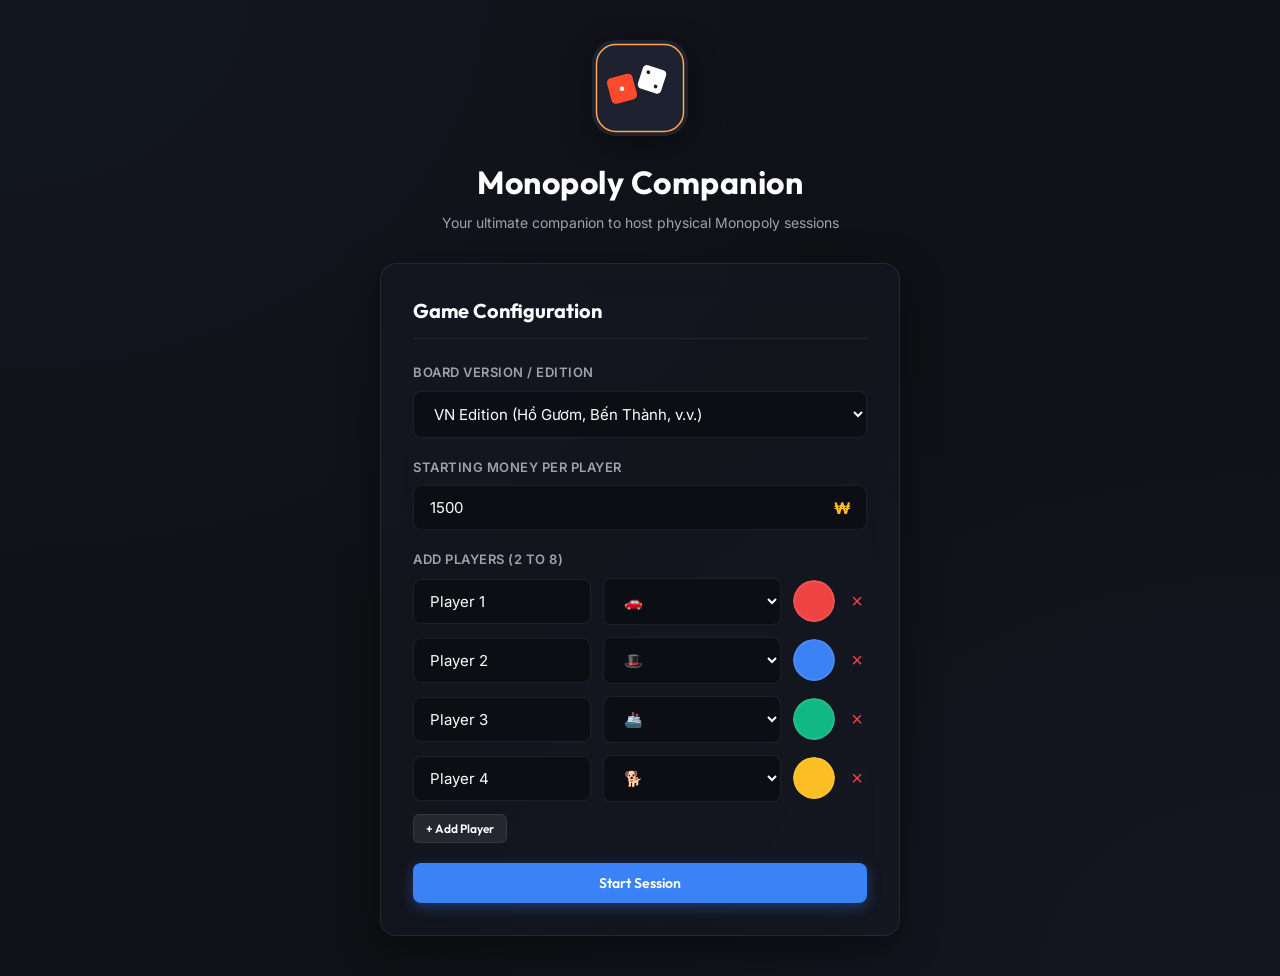
==== index.html @ 433e0e06 "Add VN Sài Gòn and VN Hà Nội editions with localized street mappings" ====
<!DOCTYPE html>
<html lang="en">
<head>
  <meta charset="UTF-8">
  <meta name="viewport" content="width=device-width, initial-scale=1.0">
  <title>Monopoly Game Companion</title>
  
  <!-- SEO Meta Tags -->
  <meta name="description" content="A premium offline-enabled PWA companion web app for hosting physical Monopoly game sessions. Track money, roll dice, manage properties, trade, and auction under international rules.">
  <link rel="manifest" href="manifest.json">
  <link rel="icon" href="icon.svg" type="image/svg+xml">
  <meta name="theme-color" content="#121216">
  
  <!-- iOS support -->
  <link rel="apple-touch-icon" href="icon.svg">
  <meta name="apple-mobile-web-app-capable" content="yes">
  <meta name="apple-mobile-web-app-status-bar-style" content="black-translucent">

  <!-- Google Fonts -->
  <link rel="preconnect" href="https://fonts.googleapis.com">
  <link rel="preconnect" href="https://fonts.gstatic.com" crossorigin>
  <link href="https://fonts.googleapis.com/css2?family=Inter:wght@300;400;500;600;700&family=Outfit:wght@400;500;600;700;900&display=swap" rel="stylesheet">
  
  <!-- CSS Stylesheet -->
  <link rel="stylesheet" href="style.css">
</head>
<body>

  <!-- ==================== SETUP SCREEN ==================== -->
  <div id="setup-screen" class="screen active">
    <div class="setup-container">
      <div class="logo-area">
        <svg class="logo-svg" viewBox="0 0 512 512" width="96" height="96">
          <!-- Mini SVG replica -->
          <rect width="512" height="512" rx="128" fill="#1e2230"/>
          <rect x="24" y="24" width="464" height="464" rx="104" fill="none" stroke="#ffa751" stroke-width="8"/>
          <g transform="translate(160, 260) rotate(-15)">
            <rect x="-70" y="-70" width="140" height="140" rx="24" fill="#ff4b2b"/>
            <circle cx="0" cy="0" r="12" fill="#fff"/>
          </g>
          <g transform="translate(320, 210) rotate(18)">
            <rect x="-65" y="-65" width="130" height="130" rx="22" fill="#fff"/>
            <circle cx="-30" cy="-30" r="10" fill="#222"/>
            <circle cx="30" cy="30" r="10" fill="#222"/>
          </g>
        </svg>
        <h1>Monopoly Companion</h1>
        <p class="subtitle">Your ultimate companion to host physical Monopoly sessions</p>
      </div>

      <div class="setup-card glass">
        <h2>Game Configuration</h2>
        
        <div class="form-group">
          <label for="setup-edition">Board Version / Edition</label>
          <select id="setup-edition" class="form-input">
            <option value="VN" selected>VN Edition (Hồ Gươm, Bến Thành, v.v.)</option>
            <option value="VN_SG">VN Sài Gòn (Đường phố)</option>
            <option value="VN_HN">VN Hà Nội (Đường phố)</option>
            <option value="US">US Edition (Boardwalk, Park Place, v.v.)</option>
            <option value="INT">International Edition (Mayfair, Park Lane, v.v.)</option>
          </select>
        </div>

        <div class="form-group">
          <label for="setup-starting-cash">Starting Money per Player</label>
          <div class="cash-input-wrapper">
            <input type="number" id="setup-starting-cash" class="form-input" value="1500" min="500" max="5000">
            <span class="currency-symbol-display">₩</span>
          </div>
        </div>

        <div class="form-group">
          <label>Add Players (2 to 8)</label>
          <div id="player-inputs-list">
            <!-- Dynamic player row inputs -->
          </div>
          <button type="button" id="btn-add-player-input" class="btn btn-secondary btn-sm">+ Add Player</button>
        </div>

        <button type="button" id="btn-start-game" class="btn btn-primary btn-block">Start Session</button>
      </div>
    </div>
  </div>

  <!-- ==================== GAME DASHBOARD ==================== -->
  <div id="game-screen" class="screen">
    <header class="app-header">
      <div class="header-logo">
        <span class="logo-emoji">🎲</span>
        <div>
          <span class="app-title">MONOPOLY HOST</span>
          <span id="active-edition-badge" class="badge">VN Edition</span>
        </div>
      </div>
      <div class="header-actions">
        <button id="btn-show-test-suite" class="btn btn-secondary btn-sm" onclick="window.open('test.html', '_blank')">Run Test Suite</button>
        <button id="btn-new-game" class="btn btn-danger btn-sm">New Session</button>
      </div>
    </header>

    <div class="dashboard-grid">
      <!-- COLUMN 1: PLAYERS & BANK (Left / Main) -->
      <div class="dash-column col-main">
        
        <!-- TURN CONTROLLER & DICE AREA -->
        <section class="game-control-card glass">
          <div class="turn-indicator">
            <span class="label">Current Turn:</span>
            <div class="player-token-display">
              <span id="current-player-avatar" class="avatar-emoji">🚗</span>
              <span id="current-player-name" class="name">Player Name</span>
            </div>
          </div>

          <div class="control-actions">
            <!-- Dice Roller -->
            <div class="dice-roller-container" style="display: flex; flex-direction: column; gap: 8px; align-items: flex-start;">
              <div class="dice-mode-toggle" style="display: flex; gap: 8px; align-items: center; margin-bottom: 2px;">
                <label style="cursor: pointer; font-size: 11px; display: inline-flex; align-items: center; gap: 4px; color: var(--text-dim); user-select: none;">
                  <input type="radio" name="dice-mode" id="dice-mode-digital" value="digital" checked style="accent-color: var(--color-primary);">
                  📱 Digital
                </label>
                <label style="cursor: pointer; font-size: 11px; display: inline-flex; align-items: center; gap: 4px; color: var(--text-dim); user-select: none;">
                  <input type="radio" name="dice-mode" id="dice-mode-manual" value="manual" style="accent-color: var(--color-primary);">
                  🎲 Physical
                </label>
              </div>

              <!-- Digital Box -->
              <div class="dice-box" id="dice-digital-box">
                <div id="die-1" class="die">🎲</div>
                <div id="die-2" class="die">🎲</div>
              </div>

              <!-- Manual Inputs -->
              <div class="manual-dice-box" id="dice-manual-box" style="display: none; align-items: center; gap: 8px; margin-bottom: 2px;">
                <div style="display: flex; flex-direction: column; gap: 2px; align-items: center;">
                  <span style="font-size: 9px; color: var(--text-dim); text-transform: uppercase; font-weight: 600;">Die 1</span>
                  <select id="manual-die-1" class="form-input form-input-sm" style="width: 64px; height: 32px; padding: 2px 6px; text-align: center; font-weight: bold; font-size: 13px;">
                    <option value="1">1 ⚀</option>
                    <option value="2">2 ⚁</option>
                    <option value="3">3 ⚂</option>
                    <option value="4">4 ⚃</option>
                    <option value="5">5 ⚄</option>
                    <option value="6">6 ⚅</option>
                  </select>
                </div>
                <div style="display: flex; flex-direction: column; gap: 2px; align-items: center;">
                  <span style="font-size: 9px; color: var(--text-dim); text-transform: uppercase; font-weight: 600;">Die 2</span>
                  <select id="manual-die-2" class="form-input form-input-sm" style="width: 64px; height: 32px; padding: 2px 6px; text-align: center; font-weight: bold; font-size: 13px;">
                    <option value="1">1 ⚀</option>
                    <option value="2">2 ⚁</option>
                    <option value="3">3 ⚂</option>
                    <option value="4">4 ⚃</option>
                    <option value="5">5 ⚄</option>
                    <option value="6">6 ⚅</option>
                  </select>
                </div>
              </div>

              <button id="btn-roll-dice" class="btn btn-primary" style="width: 100%;">Roll Dice</button>
            </div>

            <!-- Contextual action tools -->
            <div class="context-actions">
              <button id="btn-draw-chance" class="btn btn-warning btn-chance" disabled>Draw Chance</button>
              <button id="btn-draw-chest" class="btn btn-primary btn-chest" disabled>Draw Chest</button>
              <button id="btn-pass-go" class="btn btn-success">Pass GO (+$200)</button>
              <button id="btn-jail-actions" class="btn btn-danger" style="display:none;">Escape Jail</button>
              <button id="btn-next-turn" class="btn btn-accent" disabled>Next Turn</button>
            </div>
          </div>
          <!-- Landed Space Action Alert Panel -->
          <div id="landed-action-alert-panel" class="landed-action-alert" style="display:none;"></div>
        </section>

        <!-- PLAYERS FINANCIAL OVERVIEW -->
        <section class="players-overview-section">
          <h2>Players & Accounts</h2>
          <div id="players-cards-grid" class="players-grid">
            <!-- Dynamic player financial cards -->
          </div>
        </section>

        <!-- PROPERTIES MAP & LIST -->
        <section class="properties-section">
          <div class="properties-header">
            <h2>Board Properties Map</h2>
            <div class="filter-controls">
              <span class="label">Filter:</span>
              <select id="property-group-filter" class="form-input form-input-sm">
                <option value="all">All Properties</option>
                <option value="brown">Brown</option>
                <option value="light-blue">Light Blue</option>
                <option value="magenta">Magenta</option>
                <option value="orange">Orange</option>
                <option value="red">Red</option>
                <option value="yellow">Yellow</option>
                <option value="green">Green</option>
                <option value="dark-blue">Dark Blue</option>
                <option value="railroad">Railroads</option>
                <option value="utility">Utilities</option>
              </select>
              <button id="btn-fullscreen-board" class="btn btn-secondary btn-sm" style="display: inline-flex; align-items: center; gap: 4px;">
                <span>⛶</span> Fullscreen
              </button>
            </div>
          </div>
          
          <div id="properties-board-grid" class="properties-grid">
            <!-- Dynamic property deed cards -->
          </div>
        </section>
      </div>

      <!-- COLUMN 2: TRANS & LEDGER (Right Sidebar) -->
      <aside class="dash-column col-sidebar">
        <!-- QUICK TRANSACTION WIDGET -->
        <section class="sidebar-section glass">
          <h3>Quick Money Transfer</h3>
          <form id="quick-trans-form" class="sidebar-form">
            <div class="form-row">
              <div class="form-group half">
                <label for="trans-from">From</label>
                <select id="trans-from" class="form-input">
                  <option value="bank">Bank</option>
                  <!-- Player options -->
                </select>
              </div>
              <div class="form-group half">
                <label for="trans-to">To</label>
                <select id="trans-to" class="form-input">
                  <!-- Player options -->
                  <option value="bank">Bank</option>
                </select>
              </div>
            </div>
            
            <div class="form-row">
              <div class="form-group half">
                <label for="trans-amount">Amount</label>
                <input type="number" id="trans-amount" class="form-input" placeholder="0" min="1">
              </div>
              <div class="form-group half">
                <label for="trans-type">Reason</label>
                <select id="trans-type" class="form-input">
                  <option value="TRANSFER">Transfer</option>
                  <option value="PAY_RENT">Pay Rent</option>
                  <option value="PAY_TAX">Pay Tax</option>
                  <option value="CARD_EFFECT">Card Effect</option>
                  <option value="JAIL_FINE">Jail Fine</option>
                  <option value="OTHER">Other</option>
                </select>
              </div>
            </div>

            <button type="submit" class="btn btn-secondary btn-block">Execute Transaction</button>
          </form>
        </section>

        <!-- LEDGER / HISTORY LOGS -->
        <section class="sidebar-section ledger-section glass">
          <div class="ledger-header">
            <h3>Ledger History</h3>
            <button id="btn-undo-ledger" class="btn btn-danger btn-sm" disabled>↩ Undo</button>
          </div>
          <div id="ledger-history-logs" class="ledger-logs">
            <!-- Dynamic chronological logs -->
          </div>
        </section>
      </aside>
    </div>
  </div>

  <!-- ==================== DIALOGS & MODAL OVERLAYS ==================== -->

  <!-- PROPERTY DETAILS MODAL -->
  <div id="modal-property-detail" class="modal-overlay">
    <div class="modal-content property-deed-modal">
      <span class="close-modal">&times;</span>
      
      <!-- Title Deed header -->
      <div id="deed-header" class="deed-header">
        <span class="deed-title-label">TITLE DEED</span>
        <h3 id="deed-name">Nguyễn Huệ</h3>
      </div>
      
      <div class="deed-body">
        <div class="deed-info-row">
          <span>Cost:</span>
          <strong id="deed-cost">₩400</strong>
        </div>
        <div class="deed-info-row">
          <span>Mortgage Value:</span>
          <strong id="deed-mortgage-val">₩200</strong>
        </div>
        
        <div id="deed-rent-structure" class="deed-rents">
          <!-- Rent tables populated dynamically -->
        </div>

        <div id="deed-owner-status" class="deed-owner-box">
          <!-- Ownership indicator -->
        </div>
      </div>

      <div id="deed-actions" class="modal-actions">
        <!-- Interactive buttons populated dynamically -->
      </div>
    </div>
  </div>

  <!-- TRADE PORTAL MODAL -->
  <div id="modal-trade-portal" class="modal-overlay">
    <div class="modal-content glass trade-modal-content">
      <span class="close-modal">&times;</span>
      <h2>Interactive Trade Portal</h2>
      
      <div class="trade-grid">
        <!-- Player 1 Offer -->
        <div class="trade-side" id="trade-side-1">
          <select id="trade-player-1" class="form-input trade-player-select">
            <!-- Player list -->
          </select>
          <div class="trade-cash-group">
            <label>Offer Cash</label>
            <input type="number" id="trade-cash-1" class="form-input" value="0" min="0">
          </div>
          <div class="trade-properties-list">
            <h4>Offer Properties</h4>
            <div id="trade-props-checkbox-1" class="props-checkbox-container">
              <!-- Properties list with checkboxes -->
            </div>
          </div>
        </div>

        <div class="trade-divider">↔</div>

        <!-- Player 2 Offer -->
        <div class="trade-side" id="trade-side-2">
          <select id="trade-player-2" class="form-input trade-player-select">
            <!-- Player list -->
          </select>
          <div class="trade-cash-group">
            <label>Offer Cash</label>
            <input type="number" id="trade-cash-2" class="form-input" value="0" min="0">
          </div>
          <div class="trade-properties-list">
            <h4>Offer Properties</h4>
            <div id="trade-props-checkbox-2" class="props-checkbox-container">
              <!-- Properties list with checkboxes -->
            </div>
          </div>
        </div>
      </div>

      <div class="modal-footer">
        <button id="btn-submit-trade" class="btn btn-primary">Complete Trade</button>
      </div>
    </div>
  </div>

  <!-- AUCTION MODAL -->
  <div id="modal-auction" class="modal-overlay">
    <div class="modal-content glass compact-modal">
      <h2>Property Auction</h2>
      <p id="auction-property-desc">Auctioning Boardwalk</p>
      
      <div class="form-group">
        <label for="auction-winner">Winning Bidder</label>
        <select id="auction-winner" class="form-input">
          <!-- Player list -->
        </select>
      </div>

      <div class="form-group">
        <label for="auction-amount">Winning Bid Amount</label>
        <input type="number" id="auction-amount" class="form-input" value="0" min="1">
      </div>

      <div class="modal-actions-horizontal">
        <button id="btn-cancel-auction" class="btn btn-secondary">Cancel</button>
        <button id="btn-confirm-auction" class="btn btn-primary">Confirm Bid</button>
      </div>
    </div>
  </div>

  <!-- CARD DRAWER MODAL -->
  <div id="modal-card-draw" class="modal-overlay">
    <div class="modal-content card-draw-modal-content">
      <!-- Card frame with flip animation -->
      <div class="card-flipper-container">
        <div id="card-flipper-element" class="card-flipper">
          <!-- Card Front -->
          <div id="card-front-type" class="card-face card-front-chance">
            <div class="card-logo">?</div>
            <div class="card-type-label">CHANCE</div>
          </div>
          <!-- Card Back (reveals message) -->
          <div id="card-back-type" class="card-face card-back">
            <div class="card-badge" id="drawn-card-badge">CHANCE</div>
            <h3 id="drawn-card-title">Card Title</h3>
            <p id="drawn-card-desc">Card action details are written here.</p>
            <button id="btn-close-card-modal" class="btn btn-accent">Apply Effect</button>
          </div>
        </div>
      </div>
    </div>
  </div>

  <!-- ESCAPE JAIL OPTIONS MODAL -->
  <div id="modal-jail-escape" class="modal-overlay">
    <div class="modal-content glass compact-modal">
      <span class="close-modal">&times;</span>
      <h2>Escape from Jail</h2>
      <p>Choose your method to escape. Rolling doubles can be attempted via the board roller directly.</p>
      
      <div class="jail-escape-options">
        <button id="btn-jail-pay-fine" class="btn btn-secondary btn-block">Pay Fine (₩50)</button>
        <button id="btn-jail-use-card" class="btn btn-secondary btn-block" disabled>Use Get Out of Jail Free Card</button>
      </div>
    </div>
  </div>

  <!-- BANKRUPTCY RESOLUTION MODAL -->
  <div id="modal-bankruptcy" class="modal-overlay">
    <div class="modal-content glass compact-modal">
      <h2>Bankruptcy Resolution</h2>
      <p id="bankruptcy-player-desc">Player has declared bankruptcy.</p>
      
      <div class="form-group">
        <label for="bankruptcy-creditor">Claim Creditor</label>
        <select id="bankruptcy-creditor" class="form-input">
          <option value="bank">The Bank</option>
          <!-- Other players -->
        </select>
      </div>

      <div class="modal-actions-horizontal">
        <button id="btn-confirm-bankruptcy" class="btn btn-danger">Confirm Bankruptcy</button>
      </div>
    </div>
  </div>

  <!-- Core JavaScript & UI Binding scripts -->
  <script src="monopoly.js"></script>
  <script>
    // ─── AUDIO EFFECTS GENERATOR (Web Audio API) ──────────────────────────────
    const AudioEffects = (() => {
      let audioCtx = null;

      function init() {
        if (!audioCtx) {
          audioCtx = new (window.AudioContext || window.webkitAudioContext)();
        }
        if (audioCtx && audioCtx.state === 'suspended') {
          audioCtx.resume();
        }
      }

      function playDiceRoll() {
        init();
        if (!audioCtx) return;
        
        const now = audioCtx.currentTime;
        for (let i = 0; i < 6; i++) {
          const time = now + i * 0.08;
          const osc = audioCtx.createOscillator();
          const gain = audioCtx.createGain();
          
          osc.type = 'triangle';
          osc.frequency.setValueAtTime(120 + Math.random() * 180, time);
          osc.frequency.exponentialRampToValueAtTime(10, time + 0.05);
          
          gain.gain.setValueAtTime(0.25, time);
          gain.gain.exponentialRampToValueAtTime(0.01, time + 0.05);
          
          osc.connect(gain);
          gain.connect(audioCtx.destination);
          
          osc.start(time);
          osc.stop(time + 0.06);
        }
      }

      function playBuy() {
        init();
        if (!audioCtx) return;
        
        const now = audioCtx.currentTime;
        const notes = [261.63, 329.63, 392.00, 523.25]; // C4, E4, G4, C5 (happy major chord)
        notes.forEach((freq, index) => {
          const time = now + index * 0.08;
          const osc = audioCtx.createOscillator();
          const gain = audioCtx.createGain();
          
          osc.type = 'sine';
          osc.frequency.setValueAtTime(freq, time);
          
          gain.gain.setValueAtTime(0.12, time);
          gain.gain.exponentialRampToValueAtTime(0.01, time + 0.15);
          
          osc.connect(gain);
          gain.connect(audioCtx.destination);
          
          osc.start(time);
          osc.stop(time + 0.18);
        });
      }

      function playDrawCard() {
        init();
        if (!audioCtx) return;
        
        const now = audioCtx.currentTime;
        const osc = audioCtx.createOscillator();
        const gain = audioCtx.createGain();
        
        osc.type = 'sine';
        osc.frequency.setValueAtTime(250, now);
        osc.frequency.exponentialRampToValueAtTime(750, now + 0.3);
        
        gain.gain.setValueAtTime(0.08, now);
        gain.gain.exponentialRampToValueAtTime(0.01, now + 0.3);
        
        osc.connect(gain);
        gain.connect(audioCtx.destination);
        
        osc.start(now);
        osc.stop(now + 0.35);
      }

      function playPay() {
        init();
        if (!audioCtx) return;
        
        const now = audioCtx.currentTime;
        const notes = [392.00, 311.13, 261.63]; // G4, Eb4, C4 (descending chord)
        notes.forEach((freq, index) => {
          const time = now + index * 0.1;
          const osc = audioCtx.createOscillator();
          const gain = audioCtx.createGain();
          
          osc.type = 'triangle';
          osc.frequency.setValueAtTime(freq, time);
          
          gain.gain.setValueAtTime(0.12, time);
          gain.gain.exponentialRampToValueAtTime(0.01, time + 0.18);
          
          osc.connect(gain);
          gain.connect(audioCtx.destination);
          
          osc.start(time);
          osc.stop(time + 0.22);
        });
      }

      function playError() {
        init();
        if (!audioCtx) return;
        
        const now = audioCtx.currentTime;
        [160, 160].forEach((freq, index) => {
          const time = now + index * 0.12;
          const osc = audioCtx.createOscillator();
          const gain = audioCtx.createGain();
          
          osc.type = 'sawtooth';
          osc.frequency.setValueAtTime(freq, time);
          
          gain.gain.setValueAtTime(0.08, time);
          gain.gain.exponentialRampToValueAtTime(0.01, time + 0.1);
          
          osc.connect(gain);
          gain.connect(audioCtx.destination);
          
          osc.start(time);
          osc.stop(time + 0.12);
        });
      }

      return {
        playDiceRoll,
        playBuy,
        playDrawCard,
        playPay,
        playError
      };
    })();

    // ─── UI STATE VARIABLES ───────────────────────────────────────────────────
    const DEFAULT_TOKENS = ["🚗", "🎩", "🚢", "🐕", "🦖", "🐱", "✈️", "🐎"];
    const DEFAULT_COLORS = ["#ef4444", "#3b82f6", "#10b981", "#fbbf24", "#a855f7", "#ec4899", "#14b8a6", "#f97316"];
    
    let setupPlayerCount = 4;
    let selectedPropertyId = null;

    // DOM Elements Cache
    const elSetupScreen = document.getElementById("setup-screen");
    const elGameScreen = document.getElementById("game-screen");
    const elPlayerInputsList = document.getElementById("player-inputs-list");
    const elBtnAddPlayerInput = document.getElementById("btn-add-player-input");
    const elBtnStartGame = document.getElementById("btn-start-game");
    const elSetupEdition = document.getElementById("setup-edition");
    const elSetupStartingCash = document.getElementById("setup-starting-cash");

    const elCurrentPlayerAvatar = document.getElementById("current-player-avatar");
    const elCurrentPlayerName = document.getElementById("current-player-name");
    const elBtnRollDice = document.getElementById("btn-roll-dice");
    const elBtnDrawChance = document.getElementById("btn-draw-chance");
    const elBtnDrawChest = document.getElementById("btn-draw-chest");
    const elBtnPassGo = document.getElementById("btn-pass-go");
    const elBtnJailActions = document.getElementById("btn-jail-actions");
    const elBtnNextTurn = document.getElementById("btn-next-turn");

    const elDie1 = document.getElementById("die-1");
    const elDie2 = document.getElementById("die-2");

    const elPlayersCardsGrid = document.getElementById("players-cards-grid");
    const elPropertiesBoardGrid = document.getElementById("properties-board-grid");
    const elPropertyGroupFilter = document.getElementById("property-group-filter");
    const elBtnFullscreenBoard = document.getElementById("btn-fullscreen-board");
    const elActiveEditionBadge = document.getElementById("active-edition-badge");

    const elQuickTransForm = document.getElementById("quick-trans-form");
    const elTransFrom = document.getElementById("trans-from");
    const elTransTo = document.getElementById("trans-to");
    const elTransAmount = document.getElementById("trans-amount");
    const elTransType = document.getElementById("trans-type");

    const elLedgerLogs = document.getElementById("ledger-history-logs");
    const elBtnUndoLedger = document.getElementById("btn-undo-ledger");
    const elBtnNewGame = document.getElementById("btn-new-game");

    // Modals
    const elModalProperty = document.getElementById("modal-property-detail");
    const elModalTrade = document.getElementById("modal-trade-portal");
    const elModalAuction = document.getElementById("modal-auction");
    const elModalCardDraw = document.getElementById("modal-card-draw");
    const elModalJailEscape = document.getElementById("modal-jail-escape");
    const elModalBankruptcy = document.getElementById("modal-bankruptcy");

    // ─── SETUP HANDLERS ───────────────────────────────────────────────────────
    function renderSetupPlayers() {
      elPlayerInputsList.innerHTML = "";
      for (let i = 0; i < setupPlayerCount; i++) {
        const row = document.createElement("div");
        row.className = "player-setup-row";
        row.innerHTML = `
          <input type="text" class="form-input player-setup-name" value="Player ${i + 1}" placeholder="Player Name" required>
          <select class="form-input player-setup-token" style="width: 70px;">
            ${DEFAULT_TOKENS.map((t, idx) => `<option value="${t}" ${idx === i % DEFAULT_TOKENS.length ? 'selected' : ''}>${t}</option>`).join("")}
          </select>
          <input type="color" class="color-picker-input player-setup-color" value="${DEFAULT_COLORS[i % DEFAULT_COLORS.length]}">
          ${setupPlayerCount > 2 ? `<button type="button" class="btn-remove-row" onclick="removeSetupPlayerRow(${i})">&times;</button>` : ''}
        `;
        elPlayerInputsList.appendChild(row);
      }
    }

    window.removeSetupPlayerRow = function(index) {
      if (setupPlayerCount > 2) {
        setupPlayerCount--;
        renderSetupPlayers();
      }
    };

    elBtnAddPlayerInput.addEventListener("click", () => {
      if (setupPlayerCount < 8) {
        setupPlayerCount++;
        renderSetupPlayers();
      } else {
        alert("Maximum 8 players allowed.");
      }
    });

    elBtnStartGame.addEventListener("click", () => {
      const names = document.querySelectorAll(".player-setup-name");
      const tokens = document.querySelectorAll(".player-setup-token");
      const colors = document.querySelectorAll(".player-setup-color");
      
      const playerList = [];
      for (let i = 0; i < setupPlayerCount; i++) {
        playerList.push({
          name: names[i].value.trim() || `Player ${i + 1}`,
          token: tokens[i].value,
          color: colors[i].value
        });
      }

      const edition = elSetupEdition.value;
      const startCash = parseInt(elSetupStartingCash.value) || 1500;

      Monopoly.initGame(playerList, edition, startCash);
      switchToDashboard();
    });

    // ─── DASHBOARD NAVIGATION ─────────────────────────────────────────────────
    function switchToDashboard() {
      elSetupScreen.classList.remove("active");
      elGameScreen.classList.add("active");
      renderAll();
    }

    function switchToSetup() {
      elGameScreen.classList.remove("active");
      elSetupScreen.classList.add("active");
      renderSetupPlayers();
    }

    // ─── CORE RENDERING ENGINE ────────────────────────────────────────────────
    function renderAll() {
      const state = Monopoly.getState();
      const currentEdition = Monopoly.EDITIONS[state.edition];

      // Update edition badge
      elActiveEditionBadge.innerText = currentEdition.name;
      document.querySelectorAll(".currency-symbol-display").forEach(el => {
        el.innerText = currentEdition.currency;
      });

      renderTurnController(state);
      renderPlayersList(state, currentEdition);
      renderPropertiesGrid(state);
      populateTransactionDropdowns(state);
      renderLedgerHistory(state);
    }

    function renderTurnController(state) {
      const activePlayer = state.players[state.currentPlayerIndex];
      elCurrentPlayerAvatar.innerText = activePlayer.token;
      elCurrentPlayerName.innerText = activePlayer.name;
      elCurrentPlayerName.style.color = activePlayer.color;

      // Dice face updates
      const diceFaces = ["⚀", "⚁", "⚂", "⚃", "⚄", "⚅"];
      elDie1.innerText = diceFaces[state.dice.values[0] - 1] || "🎲";
      elDie2.innerText = diceFaces[state.dice.values[1] - 1] || "🎲";

      // Disable state management
      const rolled = state.dice.lastRolled;
      const isDoubles = state.dice.values[0] === state.dice.values[1];

      // Roller enabled if haven't rolled OR rolled doubles and doubles Count is less than 3
      const isRollerDisabled = rolled && !isDoubles;
      elBtnRollDice.disabled = isRollerDisabled;
      document.getElementById("manual-die-1").disabled = isRollerDisabled;
      document.getElementById("manual-die-2").disabled = isRollerDisabled;
      document.getElementById("dice-mode-digital").disabled = isRollerDisabled;
      document.getElementById("dice-mode-manual").disabled = isRollerDisabled;
      elBtnNextTurn.disabled = !rolled || !state.landedActionResolved;

      // Card drawing checkers based on position
      const pos = activePlayer.position;
      const isChance = [7, 22, 36].includes(pos);
      const isChest = [2, 17, 33].includes(pos);

      // Enable card draw buttons only if they landed on them and haven't drawn yet
      elBtnDrawChance.disabled = !isChance || state.landedActionResolved;
      elBtnDrawChest.disabled = !isChest || state.landedActionResolved;

      // Jail action display
      if (activePlayer.inJail) {
        elBtnJailActions.style.display = "inline-flex";
        elBtnJailActions.onclick = () => showJailEscapeModal(activePlayer);
      } else {
        elBtnJailActions.style.display = "none";
      }

      // Landed space alert panel
      const elAlertPanel = document.getElementById("landed-action-alert-panel");
      if (rolled && !state.landedActionResolved) {
        const prop = state.properties.find(pr => pr.id === pos);
        let msg = "";
        let buttonsHtml = "";

        if (prop.type === "property" || prop.type === "railroad" || prop.type === "utility") {
          if (!prop.ownerId) {
            msg = `Landed on unowned <strong>${prop.name}</strong>. Buy it for ${Monopoly.getFormattedAmount(prop.cost)} or Auction it.`;
            buttonsHtml = `
              <button class="btn btn-success btn-sm" onclick="modalBuyProperty('${activePlayer.id}', ${prop.id})">Buy</button>
              <button class="btn btn-warning btn-sm" onclick="modalTriggerAuction(${prop.id})">Auction</button>
            `;
          } else if (prop.ownerId !== activePlayer.id) {
            const rentAmount = Monopoly.calculateRent(prop.id, state.dice.values[0] + state.dice.values[1]);
            const ownerName = state.players.find(pl => pl.id === prop.ownerId).name;
            msg = `Landed on <strong>${prop.name}</strong> owned by <strong>${ownerName}</strong>. Rent due: <strong>${Monopoly.getFormattedAmount(rentAmount)}</strong>.`;
            buttonsHtml = `
              <button class="btn btn-danger btn-sm" onclick="modalPayRent('${activePlayer.id}', ${prop.id})">Pay Rent</button>
            `;
          }
        } else if (prop.type === "tax") {
          msg = `Landed on <strong>${prop.name}</strong>. Tax due: <strong>${Monopoly.getFormattedAmount(prop.taxAmount || 200)}</strong>.`;
          buttonsHtml = `
            <button class="btn btn-danger btn-sm" onclick="payTaxUI('${activePlayer.id}', ${prop.taxAmount || 200})">Pay Tax</button>
          `;
        } else if (prop.type === "chance" || prop.type === "chest") {
          msg = `Landed on <strong>${prop.name}</strong>. Draw card to resolve.`;
          buttonsHtml = `
            <button class="btn btn-warning btn-sm" onclick="drawCardUI('${prop.type}')">Draw Card</button>
          `;
        }

        if (msg) {
          elAlertPanel.innerHTML = `
            <div class="message-text">⚠️ ${msg}</div>
            <div class="action-buttons">${buttonsHtml}</div>
          `;
          elAlertPanel.style.display = "flex";
        } else {
          elAlertPanel.style.display = "none";
        }
      } else {
        elAlertPanel.style.display = "none";
      }
    }

    function renderPlayersList(state, currentEdition) {
      elPlayersCardsGrid.innerHTML = "";
      state.players.forEach(p => {
        const isCurrent = state.players[state.currentPlayerIndex].id === p.id;
        const formattedCash = Monopoly.getFormattedAmount(p.balance);
        
        let statusBadge = `<span class="player-status-badge active">Active</span>`;
        if (p.inJail) statusBadge = `<span class="player-status-badge jail">In Jail</span>`;
        if (p.isBankrupt) statusBadge = `<span class="player-status-badge bankrupt">Bankrupt</span>`;

        const playerProps = state.properties.filter(pr => pr.ownerId === p.id);
        const propBadges = playerProps.map(pr => {
          const colorVal = getGroupColor(pr.group);
          const houseText = pr.houses === 5 ? "🏨" : pr.houses > 0 ? `🏠x${pr.houses}` : "";
          const mortText = pr.isMortgaged ? "🚫" : "";
          return `
            <span class="prop-badge ${pr.isMortgaged ? 'mortgaged' : ''}" style="background-color: ${colorVal}; color: ${pr.group === 'yellow' || pr.group === 'light-blue' ? '#222' : '#fff'}">
              ${pr.name} ${houseText} ${mortText}
            </span>`;
        }).join("");

        const card = document.createElement("div");
        card.className = `player-card glass ${isCurrent ? 'active-player-glow' : ''}`;
        card.style.setProperty("--player-color", p.color);
        
        card.innerHTML = `
          <div class="player-card-header">
            <div class="player-name-group">
              <div class="avatar-circle" style="border-color: ${p.color};">${p.token}</div>
              <h3>${p.name}</h3>
            </div>
            ${statusBadge}
          </div>
          <div class="player-card-balance">${formattedCash}</div>
          <div class="player-assets">
            <div class="assets-label">Properties Owned (${playerProps.length})</div>
            <div class="properties-badges-list">
              ${propBadges || '<span style="color: var(--text-dim); font-style: italic;">None</span>'}
            </div>
          </div>
          <div class="player-card-actions">
            <button class="btn btn-secondary btn-sm" onclick="openTradeModal('${p.id}')" ${p.isBankrupt ? 'disabled' : ''}>Trade</button>
            <button class="btn btn-danger btn-sm" onclick="triggerBankruptcy('${p.id}')" ${p.isBankrupt ? 'disabled' : ''}>Bankrupt</button>
          </div>
        `;
        elPlayersCardsGrid.appendChild(card);
      });
    }

    function renderPropertiesGrid(state) {
      elPropertiesBoardGrid.innerHTML = "";
      const filter = elPropertyGroupFilter.value;
      const activePlayer = state.players[state.currentPlayerIndex];
      const isBoardView = (filter === "all");

      if (isBoardView) {
        elPropertiesBoardGrid.className = "properties-grid monopoly-board-layout";
      } else {
        elPropertiesBoardGrid.className = "properties-grid filtered-list-layout";
      }

      state.properties.forEach(p => {
        // If it's a filtered list view, skip non-properties
        if (!isBoardView) {
          if (p.type !== "property" && p.type !== "railroad" && p.type !== "utility") return;
          if (p.group !== filter) return;
        }

        const card = document.createElement("div");
        const colorVal = (p.type === "property" || p.type === "railroad" || p.type === "utility") ? getGroupColor(p.group) : null;
        const owner = p.ownerId ? state.players.find(pl => pl.id === p.ownerId) : null;
        const formattedPrice = p.cost ? Monopoly.getFormattedAmount(p.cost) : "";

        if (isBoardView) {
          card.className = "board-space";
          
          // Determine grid position
          const coords = getBoardGridCoords(p.id);
          card.style.gridRow = coords.row;
          card.style.gridColumn = coords.col;

          // Add side-specific classes
          if (p.id === 0 || p.id === 10 || p.id === 20 || p.id === 30) {
            card.classList.add("corner-space");
            if (p.id === 0) card.classList.add("go-corner");
            if (p.id === 10) card.classList.add("jail-corner");
            if (p.id === 20) card.classList.add("parking-corner");
            if (p.id === 30) card.classList.add("gotojail-corner");
          } else if (coords.row === 1) {
            card.classList.add("vertical-space", "top-side");
          } else if (coords.row === 11) {
            card.classList.add("vertical-space", "bottom-side");
          } else if (coords.col === 1) {
            card.classList.add("horizontal-space", "left-side");
          } else if (coords.col === 11) {
            card.classList.add("horizontal-space", "right-side");
          }
        } else {
          card.className = `property-card ${p.isMortgaged ? 'mortgaged' : ''}`;
        }

        // Highlights for landed / buyable / rent-due properties
        const isLanded = activePlayer && activePlayer.position === p.id;
        if (isLanded) {
          card.classList.add("landed-on");
          if (state.dice.lastRolled && !state.landedActionResolved) {
            if (!p.ownerId && (p.type === "property" || p.type === "railroad" || p.type === "utility")) {
              card.classList.add("can-buy-highlight");
            } else if (p.ownerId && p.ownerId !== activePlayer.id && !p.isMortgaged) {
              card.classList.add("must-pay-rent-highlight");
            }
          }
        }

        if (p.isMortgaged) {
          card.classList.add("mortgaged");
        }
        
        let buildingEmoji = "";
        if (p.houses === 5) buildingEmoji = "🏨";
        else if (p.houses > 0) buildingEmoji = "🏠".repeat(p.houses);

        const landedPlayers = state.players.filter(pl => pl.position === p.id && !pl.isBankrupt);
        let landedTokensHtml = "";
        if (landedPlayers.length > 0) {
          landedTokensHtml = `
            <div class="landed-players-tokens">
              ${landedPlayers.map(pl => `<span class="landed-token" title="${pl.name}" style="background: ${pl.color};">${pl.token}</span>`).join("")}
            </div>
          `;
        }

        let innerHtml = "";
        if (isBoardView) {
          let headerHtml = "";
          if (colorVal) {
            headerHtml = `<div class="property-card-header" style="background-color: ${colorVal};"></div>`;
          }

          let bodyContent = "";
          if (p.type === "property" || p.type === "railroad" || p.type === "utility") {
            bodyContent = `
              <div class="space-name">${p.name}</div>
              <div class="space-meta">
                <span class="space-price">${formattedPrice}</span>
                <span class="space-owner-building">${buildingEmoji}${owner ? ' ' + owner.token : ''}</span>
              </div>
            `;
          } else {
            let iconEmoji = "⚙️";
            if (p.type === "go") iconEmoji = "🏁";
            else if (p.type === "chance") iconEmoji = "❓";
            else if (p.type === "chest") iconEmoji = "📦";
            else if (p.type === "tax") iconEmoji = "💸";
            else if (p.type === "jail") iconEmoji = "🔒";
            else if (p.type === "parking") iconEmoji = "🚗";
            else if (p.type === "gotojail") iconEmoji = "🚨";

            bodyContent = `
              <div class="space-icon">${iconEmoji}</div>
              <div class="space-name special-space-name">${p.name}</div>
            `;
          }

          innerHtml = `
            ${headerHtml}
            <div class="board-space-body">
              ${landedTokensHtml}
              ${bodyContent}
            </div>
          `;
        } else {
          let headerHtml = `<div class="property-card-header" style="background-color: ${colorVal};"></div>`;
          innerHtml = `
            ${headerHtml}
            <div class="property-card-body">
              <div>
                <div class="name-container">
                  <div class="name">${p.name}</div>
                  ${landedTokensHtml}
                </div>
                <div class="price">${formattedPrice}</div>
              </div>
              <div class="owner-info">
                <span class="owner-name">${owner ? owner.token + ' ' + owner.name : 'Unowned'}</span>
                <span class="building-indicators">${buildingEmoji}</span>
              </div>
            </div>
          `;
        }

        card.innerHTML = innerHtml;
        card.addEventListener("click", () => openPropertyModal(p.id));
        elPropertiesBoardGrid.appendChild(card);
      });

      if (isBoardView) {
        const centerCell = document.createElement("div");
        centerCell.className = "monopoly-board-center";
        centerCell.innerHTML = `
          <div class="center-logo" style="cursor: pointer;" title="Open Board View in New Tab" onclick="window.open('board.html', '_blank')">MONOPOLY</div>
          <div class="center-sub">COMPANION</div>
          <div class="center-edition">${Monopoly.EDITIONS[state.edition].name}</div>
        `;
        elPropertiesBoardGrid.appendChild(centerCell);
      }
    }

    function getBoardGridCoords(id) {
      if (id >= 20 && id <= 30) {
        return { row: 1, col: id - 19 };
      } else if (id >= 11 && id <= 19) {
        return { row: 21 - id, col: 1 };
      } else if (id >= 31 && id <= 39) {
        return { row: id - 29, col: 11 };
      } else {
        return { row: 11, col: 11 - id };
      }
    }

    function populateTransactionDropdowns(state) {
      const activePlayers = state.players.filter(p => !p.isBankrupt);
      const createOptions = () => `
        <option value="bank">Bank</option>
        ${activePlayers.map(p => `<option value="${p.id}">${p.token} ${p.name}</option>`).join("")}
      `;

      elTransFrom.innerHTML = createOptions();
      elTransTo.innerHTML = createOptions();
      
      // Select different players by default
      if (elTransTo.value === elTransFrom.value) {
        elTransTo.selectedIndex = elTransTo.selectedIndex === 0 ? 1 : 0;
      }
    }

    function renderLedgerHistory(state) {
      elLedgerLogs.innerHTML = "";
      const logs = [...state.history].reverse();
      logs.forEach(log => {
        const item = document.createElement("div");
        item.className = `log-item ${log.type}`;
        
        const date = new Date(log.timestamp);
        const timeStr = date.toTimeString().split(" ")[0];

        item.innerHTML = `
          <div>${log.description}</div>
          <span class="log-time">${timeStr}</span>
        `;
        elLedgerLogs.appendChild(item);
      });

      elBtnUndoLedger.disabled = state.history.length <= 1;
    }

    function getGroupColor(group) {
      switch (group) {
        case "brown": return "#955436";
        case "light-blue": return "#aae0fa";
        case "magenta": return "#d93a96";
        case "orange": return "#f7941d";
        case "red": return "#ed1c24";
        case "yellow": return "#fef200";
        case "green": return "#19a950";
        case "dark-blue": return "#002fbe";
        case "railroad": return "#334155";
        case "utility": return "#475569";
        default: return "#777777";
      }
    }

    // ─── DICE ROLLER HANDLER ──────────────────────────────────────────────────
    document.getElementById("dice-mode-digital").addEventListener("change", updateDiceModeUI);
    document.getElementById("dice-mode-manual").addEventListener("change", updateDiceModeUI);

    function updateDiceModeUI() {
      const isManual = document.getElementById("dice-mode-manual").checked;
      const digitalBox = document.getElementById("dice-digital-box");
      const manualBox = document.getElementById("dice-manual-box");
      const btn = document.getElementById("btn-roll-dice");

      if (isManual) {
        digitalBox.style.display = "none";
        manualBox.style.display = "flex";
        btn.innerText = "Submit Physical Roll";
      } else {
        digitalBox.style.display = "flex";
        manualBox.style.display = "none";
        btn.innerText = "Roll Dice";
      }
    }

    elBtnRollDice.addEventListener("click", () => {
      const isManual = document.getElementById("dice-mode-manual").checked;

      if (isManual) {
        const val1 = parseInt(document.getElementById("manual-die-1").value);
        const val2 = parseInt(document.getElementById("manual-die-2").value);

        AudioEffects.playDiceRoll();
        document.getElementById("dice-manual-box").style.opacity = 0.5;
        elBtnRollDice.disabled = true;

        setTimeout(() => {
          document.getElementById("dice-manual-box").style.opacity = 1.0;
          Monopoly.rollDice(val1, val2);
          renderAll();
        }, 300);

      } else {
        AudioEffects.playDiceRoll();
        elDie1.classList.add("rolling");
        elDie2.classList.add("rolling");
        elBtnRollDice.disabled = true;

        setTimeout(() => {
          elDie1.classList.remove("rolling");
          elDie2.classList.remove("rolling");

          Monopoly.rollDice();
          renderAll();
        }, 600);
      }
    });

    elBtnNextTurn.addEventListener("click", () => {
      Monopoly.nextTurn();
      renderAll();
    });

    elBtnPassGo.addEventListener("click", () => {
      const state = Monopoly.getState();
      const activePlayer = state.players[state.currentPlayerIndex];
      Monopoly.executeTransaction("bank", activePlayer.id, 200, "PASS_GO");
      renderAll();
    });

    // ─── CARD DRAW MODULE ─────────────────────────────────────────────────────
    elBtnDrawChance.addEventListener("click", () => drawCardUI("chance"));
    elBtnDrawChest.addEventListener("click", () => drawCardUI("chest"));

    function drawCardUI(type) {
      const state = Monopoly.getState();
      const activePlayer = state.players[state.currentPlayerIndex];
      
      const flipper = document.getElementById("card-flipper-element");
      const badge = document.getElementById("drawn-card-badge");
      const title = document.getElementById("drawn-card-title");
      const desc = document.getElementById("drawn-card-desc");
      const front = document.getElementById("card-front-type");

      if (type === "chance") {
        front.className = "card-face card-front-chance";
        badge.className = "card-badge chance";
        badge.innerText = "CHANCE";
      } else {
        front.className = "card-face card-front-chest";
        badge.className = "card-badge chest";
        badge.innerText = "COMMUNITY CHEST";
      }

      const cardObj = Monopoly.drawChanceOrChest(activePlayer.id, type);
      if (cardObj) {
        AudioEffects.playDrawCard();
        title.innerText = cardObj.card.title;
        desc.innerText = cardObj.card.desc;
      }

      flipper.classList.remove("flipped");
      openModal(elModalCardDraw);

      setTimeout(() => {
        flipper.classList.add("flipped");
      }, 500);

      document.getElementById("btn-close-card-modal").onclick = () => {
        closeModal(elModalCardDraw);
        renderAll();
      };
    }

    // ─── PROPERTY DETAIL DIALOG ───────────────────────────────────────────────
    function openPropertyModal(propertyId) {
      selectedPropertyId = propertyId;
      const state = Monopoly.getState();
      const prop = state.properties.find(p => p.id === propertyId);
      const activePlayer = state.players[state.currentPlayerIndex];

      const header = document.getElementById("deed-header");
      const name = document.getElementById("deed-name");
      const cost = document.getElementById("deed-cost");
      const mortgage = document.getElementById("deed-mortgage-val");
      const rentStruct = document.getElementById("deed-rent-structure");
      const ownerStatus = document.getElementById("deed-owner-status");
      const actionPanel = document.getElementById("deed-actions");

      const isProperty = ["property", "railroad", "utility"].includes(prop.type);
      const label = document.querySelector(".deed-title-label");

      if (isProperty) {
        label.innerText = "TITLE DEED";
        cost.parentElement.style.display = "flex";
        mortgage.parentElement.style.display = "flex";
        ownerStatus.style.display = "block";

        header.style.setProperty("--group-color", getGroupColor(prop.group));
        name.innerText = prop.name;
        cost.innerText = Monopoly.getFormattedAmount(prop.cost);
        mortgage.innerText = Monopoly.getFormattedAmount(prop.mortgageValue);

        if (prop.type === "property") {
          rentStruct.innerHTML = `
            <div class="deed-rent-row"><span>Rent (Unimproved):</span> <strong>${Monopoly.getFormattedAmount(prop.rent[0])}</strong></div>
            <div class="deed-rent-row"><span>Rent (Full Set):</span> <strong>${Monopoly.getFormattedAmount(prop.rent[0]*2)}</strong></div>
            <div class="deed-rent-row"><span>With 1 House:</span> <strong>${Monopoly.getFormattedAmount(prop.rent[1])}</strong></div>
            <div class="deed-rent-row"><span>With 2 Houses:</span> <strong>${Monopoly.getFormattedAmount(prop.rent[2])}</strong></div>
            <div class="deed-rent-row"><span>With 3 Houses:</span> <strong>${Monopoly.getFormattedAmount(prop.rent[3])}</strong></div>
            <div class="deed-rent-row"><span>With 4 Houses:</span> <strong>${Monopoly.getFormattedAmount(prop.rent[4])}</strong></div>
            <div class="deed-rent-row"><span>With HOTEL:</span> <strong>${Monopoly.getFormattedAmount(prop.rent[5])}</strong></div>
            <div class="deed-rent-row" style="margin-top:8px; font-size:11px; color:var(--text-dim)">House Cost: ${Monopoly.getFormattedAmount(prop.houseCost)} each</div>
          `;
        } else if (prop.type === "railroad") {
          rentStruct.innerHTML = `
            <div class="deed-rent-row"><span>Rent (1 owned):</span> <strong>${Monopoly.getFormattedAmount(25)}</strong></div>
            <div class="deed-rent-row"><span>Rent (2 owned):</span> <strong>${Monopoly.getFormattedAmount(50)}</strong></div>
            <div class="deed-rent-row"><span>Rent (3 owned):</span> <strong>${Monopoly.getFormattedAmount(100)}</strong></div>
            <div class="deed-rent-row"><span>Rent (4 owned):</span> <strong>${Monopoly.getFormattedAmount(200)}</strong></div>
          `;
        } else if (prop.type === "utility") {
          rentStruct.innerHTML = `
            <div class="deed-rent-row"><span>1 Utility owned:</span> <strong>4x Dice Sum</strong></div>
            <div class="deed-rent-row"><span>2 Utilities owned:</span> <strong>10x Dice Sum</strong></div>
          `;
        }

        if (prop.ownerId) {
          const owner = state.players.find(p => p.id === prop.ownerId);
          ownerStatus.innerHTML = `Owned by: <span style="font-weight:bold; color:${owner.color}">${owner.token} ${owner.name}</span> ${prop.isMortgaged ? '(Mortgaged)' : ''}`;
        } else {
          ownerStatus.innerHTML = `<span style="font-style:italic; color:var(--text-dim)">Property is unowned (Available for purchase)</span>`;
        }

        actionPanel.innerHTML = "";
        const isLanded = (activePlayer.position === prop.id && state.dice.lastRolled && !state.landedActionResolved);

        if (!prop.ownerId) {
          if (isLanded) {
            actionPanel.innerHTML = `
              <button class="btn btn-primary btn-block" onclick="modalBuyProperty('${activePlayer.id}', ${prop.id})">Buy Property for ${Monopoly.getFormattedAmount(prop.cost)}</button>
              <button class="btn btn-secondary btn-block" onclick="modalTriggerAuction(${prop.id})">Auction Property</button>
            `;
          } else {
            actionPanel.innerHTML = `
              <div class="modal-alert-info" style="font-size:12px; margin-bottom:10px; text-align:center; color:var(--text-dim);">
                ℹ️ You can only buy or auction this property if you land on it.
              </div>
              <button class="btn btn-primary btn-block" disabled>Buy Property for ${Monopoly.getFormattedAmount(prop.cost)}</button>
              <button class="btn btn-secondary btn-block" disabled>Auction Property</button>
            `;
          }
        } else if (prop.ownerId === activePlayer.id) {
          let buildButtons = "";
          if (prop.type === "property") {
            buildButtons = `
              <div class="modal-actions-horizontal" style="width:100%;">
                <button class="btn btn-success" style="flex:1;" onclick="modalBuildHouse(${prop.id})">Build House (+${Monopoly.getFormattedAmount(prop.houseCost)})</button>
                <button class="btn btn-warning" style="flex:1;" onclick="modalSellHouse(${prop.id})">Sell House (+${Monopoly.getFormattedAmount(Math.floor(prop.houseCost/2))})</button>
              </div>
            `;
          }

          actionPanel.innerHTML = `
            ${buildButtons}
            ${prop.isMortgaged 
              ? `<button class="btn btn-primary btn-block" onclick="modalUnmortgage(${prop.id})">Unmortgage (+${Monopoly.getFormattedAmount(Math.ceil((prop.mortgageValue * 11) / 10))})</button>`
              : `<button class="btn btn-danger btn-block" onclick="modalMortgage(${prop.id})">Mortgage (+${Monopoly.getFormattedAmount(prop.mortgageValue)})</button>`
            }
          `;
        } else {
          const rentAmount = Monopoly.calculateRent(prop.id, state.dice.values[0] + state.dice.values[1]);
          if (isLanded && !prop.isMortgaged) {
            actionPanel.innerHTML = `
              <button class="btn btn-danger btn-block" onclick="modalPayRent('${activePlayer.id}', ${prop.id})">
                Pay Rent (${Monopoly.getFormattedAmount(rentAmount)})
              </button>
            `;
          } else {
            actionPanel.innerHTML = `
              <div class="modal-alert-info" style="font-size:12px; margin-bottom:10px; text-align:center; color:var(--text-dim);">
                ${prop.isMortgaged ? 'ℹ️ Property is mortgaged. No rent is due.' : 'ℹ️ You are not landed on this property. No rent needs to be paid.'}
              </div>
              <button class="btn btn-danger btn-block" disabled>
                ${prop.isMortgaged ? 'Mortgaged (No Rent)' : `Pay Rent (${Monopoly.getFormattedAmount(rentAmount)})`}
              </button>
            `;
          }
        }
      } else {
        // Special Non-property spaces
        label.innerText = "BOARD SPACE";
        cost.parentElement.style.display = "none";
        mortgage.parentElement.style.display = "none";
        ownerStatus.style.display = "none";

        header.style.setProperty("--group-color", "#374151"); // dark slate gray
        name.innerText = prop.name;

        let desc = "";
        if (prop.type === "go") {
          desc = `<div style="text-align:center; padding:10px 0; font-size:13px; color:var(--text-main);">🏁 <strong>GO Space</strong><br/><br/>Collect standard $200 salary whenever you pass or land here.</div>`;
        } else if (prop.type === "chance") {
          desc = `<div style="text-align:center; padding:10px 0; font-size:13px; color:var(--text-main);">❓ <strong>Chance Space</strong><br/><br/>Draw a Chance card to test your luck.</div>`;
        } else if (prop.type === "chest") {
          desc = `<div style="text-align:center; padding:10px 0; font-size:13px; color:var(--text-main);">📦 <strong>Community Chest Space</strong><br/><br/>Draw a Community Chest card to support your strategy.</div>`;
        } else if (prop.type === "tax") {
          desc = `<div style="text-align:center; padding:10px 0; font-size:13px; color:var(--text-main);">💸 <strong>${prop.name} Space</strong><br/><br/>You must pay <strong>${Monopoly.getFormattedAmount(prop.taxAmount || 200)}</strong> tax to the Bank.</div>`;
        } else if (prop.type === "jail") {
          desc = `<div style="text-align:center; padding:10px 0; font-size:13px; color:var(--text-main);">🔒 <strong>In Jail / Just Visiting</strong><br/><br/>If you are sent here, you are in Jail. Otherwise, you are just visiting. Jail escape fine is $50.</div>`;
        } else if (prop.type === "parking") {
          desc = `<div style="text-align:center; padding:10px 0; font-size:13px; color:var(--text-main);">🚗 <strong>Free Parking</strong><br/><br/>A rest space on the board. No rent, fees, or actions required. Enjoy the break!</div>`;
        } else if (prop.type === "gotojail") {
          desc = `<div style="text-align:center; padding:10px 0; font-size:13px; color:var(--text-main);">🚨 <strong>Go to Jail</strong><br/><br/>Move directly to Jail. Do not pass GO, do not collect $200.</div>`;
        }
        rentStruct.innerHTML = desc;

        actionPanel.innerHTML = "";
        const isLanded = (activePlayer.position === prop.id && state.dice.lastRolled && !state.landedActionResolved);

        if (isLanded) {
          if (prop.type === "tax") {
            actionPanel.innerHTML = `<button class="btn btn-danger btn-block" onclick="payTaxUI('${activePlayer.id}', ${prop.taxAmount || 200}); closeModal(elModalProperty);">Pay Tax (${Monopoly.getFormattedAmount(prop.taxAmount || 200)})</button>`;
          } else if (prop.type === "chance" || prop.type === "chest") {
            actionPanel.innerHTML = `<button class="btn btn-warning btn-block" onclick="drawCardUI('${prop.type}'); closeModal(elModalProperty);">Draw Card</button>`;
          } else {
            actionPanel.innerHTML = `<button class="btn btn-secondary btn-block" onclick="closeModal(elModalProperty)">Close</button>`;
          }
        } else {
          actionPanel.innerHTML = `<button class="btn btn-secondary btn-block" onclick="closeModal(elModalProperty)">Close</button>`;
        }
      }

      openModal(elModalProperty);
    }

    window.modalBuyProperty = function(playerId, propId) {
      const res = Monopoly.buyProperty(playerId, propId);
      if (res.success) {
        AudioEffects.playBuy();
        closeModal(elModalProperty);
        renderAll();
      } else {
        AudioEffects.playError();
        alert(res.error);
      }
    };

    window.modalMortgage = function(propId) {
      const state = Monopoly.getState();
      const prop = state.properties.find(p => p.id === propId);
      const res = Monopoly.mortgageProperty(prop.ownerId, propId);
      if (res.success) {
        AudioEffects.playBuy();
        closeModal(elModalProperty);
        renderAll();
      } else {
        AudioEffects.playError();
        alert(res.error);
      }
    };

    window.modalUnmortgage = function(propId) {
      const state = Monopoly.getState();
      const prop = state.properties.find(p => p.id === propId);
      const res = Monopoly.unmortgageProperty(prop.ownerId, propId);
      if (res.success) {
        AudioEffects.playBuy();
        closeModal(elModalProperty);
        renderAll();
      } else {
        AudioEffects.playError();
        alert(res.error);
      }
    };

    window.modalBuildHouse = function(propId) {
      const state = Monopoly.getState();
      const prop = state.properties.find(p => p.id === propId);
      const res = Monopoly.buildHouse(prop.ownerId, propId);
      if (res.success) {
        AudioEffects.playBuy();
        openPropertyModal(propId);
        renderAll();
      } else {
        AudioEffects.playError();
        alert(res.error);
      }
    };

    window.modalSellHouse = function(propId) {
      const state = Monopoly.getState();
      const prop = state.properties.find(p => p.id === propId);
      const res = Monopoly.sellHouse(prop.ownerId, propId);
      if (res.success) {
        AudioEffects.playBuy();
        openPropertyModal(propId);
        renderAll();
      } else {
        AudioEffects.playError();
        alert(res.error);
      }
    };

    window.modalPayRent = function(playerId, propId) {
      const state = Monopoly.getState();
      const diceSum = state.dice.values[0] + state.dice.values[1];
      const res = Monopoly.triggerRentPayment(playerId, propId, diceSum);
      if (res.success) {
        AudioEffects.playPay();
        closeModal(elModalProperty);
        renderAll();
      } else {
        AudioEffects.playError();
        alert(res.error);
      }
    };

    window.payTaxUI = function(playerId, amount) {
      const res = Monopoly.executeTransaction(playerId, "bank", amount, "PAY_TAX");
      if (res.success) {
        AudioEffects.playPay();
        renderAll();
      } else {
        AudioEffects.playError();
        alert(res.error);
      }
    };

    // ─── AUCTION DIALOGS ──────────────────────────────────────────────────────
    window.modalTriggerAuction = function(propId) {
      closeModal(elModalProperty);
      const prop = Monopoly.getState().properties.find(p => p.id === propId);
      document.getElementById("auction-property-desc").innerText = `Auctioning: ${prop.name} (Valued at ${Monopoly.getFormattedAmount(prop.cost)})`;
      
      const winnersDropdown = document.getElementById("auction-winner");
      winnersDropdown.innerHTML = Monopoly.getState().players.filter(p => !p.isBankrupt).map(p => `
        <option value="${p.id}">${p.token} ${p.name}</option>
      `).join("");
      
      document.getElementById("auction-amount").value = Math.floor(prop.cost / 2);
      openModal(elModalAuction);

      document.getElementById("btn-confirm-auction").onclick = () => {
        const winnerId = winnersDropdown.value;
        const bid = parseInt(document.getElementById("auction-amount").value) || 0;
        
        const res = Monopoly.executeAuction(propId, winnerId, bid);
        if (res.success) {
          AudioEffects.playBuy();
          closeModal(elModalAuction);
          renderAll();
        } else {
          AudioEffects.playError();
          alert(res.error);
        }
      };

      document.getElementById("btn-cancel-auction").onclick = () => {
        closeModal(elModalAuction);
      };
    };

    // ─── INTERACTIVE TRADE PORTAL ─────────────────────────────────────────────
    window.openTradeModal = function(playerId) {
      const state = Monopoly.getState();
      const p1Dropdown = document.getElementById("trade-player-1");
      const p2Dropdown = document.getElementById("trade-player-2");

      p1Dropdown.innerHTML = state.players.filter(p => !p.isBankrupt).map(p => `<option value="${p.id}">${p.token} ${p.name}</option>`).join("");
      p2Dropdown.innerHTML = p1Dropdown.innerHTML;

      p1Dropdown.value = playerId;
      const otherActive = state.players.filter(p => p.id !== playerId && !p.isBankrupt);
      if (otherActive.length > 0) {
        p2Dropdown.value = otherActive[0].id;
      }

      setupTradePanelListeners();
      updateTradeCheckboxes();
      openModal(elModalTrade);
    };

    function setupTradePanelListeners() {
      document.getElementById("trade-player-1").onchange = updateTradeCheckboxes;
      document.getElementById("trade-player-2").onchange = updateTradeCheckboxes;
    }

    function updateTradeCheckboxes() {
      const state = Monopoly.getState();
      const p1Id = document.getElementById("trade-player-1").value;
      const p2Id = document.getElementById("trade-player-2").value;

      const renderCheckboxList = (playerId, containerId) => {
        const container = document.getElementById(containerId);
        container.innerHTML = "";
        
        const props = state.properties.filter(p => p.ownerId === playerId && (p.type === "property" || p.type === "railroad" || p.type === "utility"));
        if (props.length === 0) {
          container.innerHTML = `<span style="font-style:italic; color:var(--text-dim); font-size:12px;">No tradable properties</span>`;
          return;
        }

        props.forEach(p => {
          const div = document.createElement("label");
          div.className = "prop-check-label";
          div.innerHTML = `
            <input type="checkbox" value="${p.id}" class="trade-checkbox">
            <span class="prop-badge" style="background-color: ${getGroupColor(p.group)}; color:${p.group === 'yellow' || p.group === 'light-blue' ? '#222' : '#fff'}">
              ${p.name}
            </span>
          `;
          container.appendChild(div);
        });
      };

      renderCheckboxList(p1Id, "trade-props-checkbox-1");
      renderCheckboxList(p2Id, "trade-props-checkbox-2");
    }

    document.getElementById("btn-submit-trade").addEventListener("click", () => {
      const p1Id = document.getElementById("trade-player-1").value;
      const p2Id = document.getElementById("trade-player-2").value;
      
      if (p1Id === p2Id) {
        alert("Cannot trade with yourself.");
        return;
      }

      const cash1 = parseInt(document.getElementById("trade-cash-1").value) || 0;
      const cash2 = parseInt(document.getElementById("trade-cash-2").value) || 0;

      const getSelectedPropIds = (containerId) => {
        const boxes = document.querySelectorAll(`#${containerId} input.trade-checkbox:checked`);
        return Array.from(boxes).map(b => parseInt(b.value));
      };

      const p1Props = getSelectedPropIds("trade-props-checkbox-1");
      const p2Props = getSelectedPropIds("trade-props-checkbox-2");

      const res = Monopoly.executeTrade(p1Id, p2Id, cash1, p1Props, cash2, p2Props);
      if (res.success) {
        closeModal(elModalTrade);
        renderAll();
      } else {
        alert(res.error);
      }
    });

    // ─── JAIL OPTIONS DIALOG ──────────────────────────────────────────────────
    function showJailEscapeModal(player) {
      const payBtn = document.getElementById("btn-jail-pay-fine");
      const cardBtn = document.getElementById("btn-jail-use-card");

      payBtn.onclick = () => {
        const res = Monopoly.payJailFine(player.id);
        if (res.success) {
          AudioEffects.playPay();
          closeModal(elModalJailEscape);
          renderAll();
        } else {
          AudioEffects.playError();
          alert(res.error);
        }
      };

      cardBtn.disabled = player.getOutOfJailCards <= 0;
      cardBtn.onclick = () => {
        const res = Monopoly.useJailCard(player.id);
        if (res.success) {
          closeModal(elModalJailEscape);
          renderAll();
        } else {
          alert(res.error);
        }
      };

      openModal(elModalJailEscape);
    }

    // ─── BANKRUPTCY RESOLUTIONS ───────────────────────────────────────────────
    window.triggerBankruptcy = function(playerId) {
      const state = Monopoly.getState();
      const player = state.players.find(p => p.id === playerId);
      
      document.getElementById("bankruptcy-player-desc").innerText = `${player.name} will claim bankruptcy. Choose who gets their remaining assets.`;
      
      const creditorSelect = document.getElementById("bankruptcy-creditor");
      creditorSelect.innerHTML = `
        <option value="bank">The Bank</option>
        ${state.players.filter(p => p.id !== playerId && !p.isBankrupt).map(p => `
          <option value="${p.id}">${p.token} ${p.name}</option>
        `).join("")}
      `;

      openModal(elModalBankruptcy);

      document.getElementById("btn-confirm-bankruptcy").onclick = () => {
        const res = Monopoly.declareBankruptcy(playerId, creditorSelect.value);
        if (res.success) {
          closeModal(elModalBankruptcy);
          renderAll();
        }
      };
    };

    // ─── QUICK TRANSFER FORM SUBMIT ──────────────────────────────────────────
    elQuickTransForm.addEventListener("submit", (e) => {
      e.preventDefault();
      const from = elTransFrom.value;
      const to = elTransTo.value;
      const amount = parseInt(elTransAmount.value) || 0;
      const type = elTransType.value;

      if (from === to) {
        alert("Sender and Receiver cannot be identical.");
        return;
      }
      if (amount <= 0) {
        alert("Transfer amount must be greater than 0.");
        return;
      }

      const res = Monopoly.executeTransaction(from, to, amount, type);
      if (res.success) {
        AudioEffects.playBuy();
        elTransAmount.value = "";
        renderAll();
      } else {
        AudioEffects.playError();
        alert(res.error);
      }
    });

    // ─── GENERAL BUTTON HANDLERS (UNDO, RE-SETUP, FILTER) ─────────────────────
    elBtnUndoLedger.addEventListener("click", () => {
      if (confirm("Are you sure you want to undo the last transaction/roll? This will revert player positions and balances.")) {
        const undone = Monopoly.undoLastEvent();
        if (undone) renderAll();
      }
    });

    elBtnNewGame.addEventListener("click", () => {
      if (confirm("Reset current game session and start a new setup? All session history will be erased.")) {
        Monopoly.clearLocalStorage();
        switchToSetup();
      }
    });

    elPropertyGroupFilter.addEventListener("change", () => {
      renderPropertiesGrid(Monopoly.getState());
    });

    elBtnFullscreenBoard.addEventListener("click", () => {
      toggleFullscreen(elPropertiesBoardGrid);
    });

    function toggleFullscreen(element) {
      if (!document.fullscreenElement) {
        if (element.requestFullscreen) {
          element.requestFullscreen();
        } else if (element.webkitRequestFullscreen) {
          element.webkitRequestFullscreen();
        } else if (element.msRequestFullscreen) {
          element.msRequestFullscreen();
        }
      } else {
        if (document.exitFullscreen) {
          document.exitFullscreen();
        } else if (document.webkitExitFullscreen) {
          document.webkitExitFullscreen();
        } else if (document.msExitFullscreen) {
          document.msExitFullscreen();
        }
      }
    }

    document.addEventListener("fullscreenchange", () => {
      if (document.fullscreenElement === elPropertiesBoardGrid) {
        elBtnFullscreenBoard.innerHTML = `<span>⛶</span> Exit Fullscreen`;
      } else {
        elBtnFullscreenBoard.innerHTML = `<span>⛶</span> Fullscreen`;
      }
    });

    // ─── MODAL CONTROLS ───────────────────────────────────────────────────────
    function openModal(modal) {
      modal.classList.add("active");
    }

    function closeModal(modal) {
      modal.classList.remove("active");
    }

    document.querySelectorAll(".close-modal").forEach(btn => {
      btn.addEventListener("click", (e) => {
        closeModal(e.target.closest(".modal-overlay"));
      });
    });

    document.querySelectorAll(".modal-overlay").forEach(overlay => {
      overlay.addEventListener("click", (e) => {
        if (e.target === overlay) {
          closeModal(overlay);
        }
      });
    });

    // ─── AUTO-RUN INITIALIZATION & PERSISTENCE ───────────────────────────────
    window.addEventListener("DOMContentLoaded", () => {
      const loaded = Monopoly.loadFromLocalStorage();
      if (loaded) {
        switchToDashboard();
      } else {
        switchToSetup();
      }

      if ('serviceWorker' in navigator) {
        navigator.serviceWorker.register('service-worker.js')
          .then(reg => console.log('Service Worker Registered successfully.'))
          .catch(err => console.warn('Service Worker registration failed.', err));
      }
    });
  </script>
</body>
</html>
---- style.css ----
/* ==========================================================================
   MONOPOLY COMPANION STYLESHEET
   Premium Dark Glassmorphic Design System
   ========================================================================== */

:root {
  /* Color Palettes */
  --bg-dark: #08090c;
  --bg-body: #101116;
  --panel-bg: rgba(22, 26, 38, 0.55);
  --border-light: rgba(255, 255, 255, 0.08);
  --border-glow: rgba(102, 252, 241, 0.15);

  --text-main: #d1d5db;
  --text-dim: #9ca3af;
  --text-white: #ffffff;
  
  /* Brand/Role Colors */
  --color-primary: #3b82f6; /* Blue */
  --color-accent: #6366f1;  /* Indigo */
  --color-success: #10b981; /* Emerald Green */
  --color-warning: #f59e0b; /* Amber/Yellow */
  --color-danger: #ef4444;  /* Red */
  --color-gold: #fbbf24;    /* Gold */

  /* Monopoly Color Groups */
  --group-brown: #955436;
  --group-light-blue: #aae0fa;
  --group-magenta: #d93a96;
  --group-orange: #f7941d;
  --group-red: #ed1c24;
  --group-yellow: #fef200;
  --group-green: #19a950;
  --group-dark-blue: #002fbe;
  --group-railroad: #1a1a1a;
  --group-utility: #64748b;

  /* Transitions */
  --transition-smooth: all 0.25s cubic-bezier(0.4, 0, 0.2, 1);
}

/* ─── BASE RESET ─────────────────────────────────────────────────────────── */
* {
  box-sizing: border-box;
  margin: 0;
  padding: 0;
}

body {
  background-color: var(--bg-body);
  background-image: 
    radial-gradient(at 0% 0%, rgba(59, 130, 246, 0.05) 0px, transparent 50%),
    radial-gradient(at 100% 100%, rgba(99, 102, 241, 0.05) 0px, transparent 50%);
  color: var(--text-main);
  font-family: 'Inter', -apple-system, BlinkMacSystemFont, "Segoe UI", Roboto, sans-serif;
  line-height: 1.5;
  min-height: 100vh;
  -webkit-font-smoothing: antialiased;
}

h1, h2, h3, h4, .app-title {
  font-family: 'Outfit', sans-serif;
  color: var(--text-white);
  font-weight: 700;
}

/* ─── SCROLLBAR STYLING ─────────────────────────────────────────────────── */
::-webkit-scrollbar {
  width: 6px;
  height: 6px;
}
::-webkit-scrollbar-track {
  background: rgba(0, 0, 0, 0.1);
}
::-webkit-scrollbar-thumb {
  background: rgba(255, 255, 255, 0.1);
  border-radius: 4px;
}
::-webkit-scrollbar-thumb:hover {
  background: rgba(255, 255, 255, 0.2);
}

/* ─── SCREENS ────────────────────────────────────────────────────────────── */
.screen {
  display: none;
  opacity: 0;
  transition: opacity 0.4s ease;
}
.screen.active {
  display: block;
  opacity: 1;
}

/* ─── SETUP SCREEN ───────────────────────────────────────────────────────── */
#setup-screen {
  display: none;
  min-height: 100vh;
  padding: 40px 20px;
}
#setup-screen.active {
  display: flex;
  justify-content: center;
  align-items: center;
}

.setup-container {
  max-width: 520px;
  width: 100%;
}

.logo-area {
  text-align: center;
  margin-bottom: 30px;
}

.logo-svg {
  filter: drop-shadow(0 8px 16px rgba(0,0,0,0.4));
  margin-bottom: 16px;
}

.logo-area h1 {
  font-size: 32px;
  letter-spacing: 0.5px;
  margin-bottom: 6px;
}

.subtitle {
  color: var(--text-dim);
  font-size: 14px;
}

.glass {
  background: var(--panel-bg);
  backdrop-filter: blur(16px);
  border: 1px solid var(--border-light);
  border-radius: 16px;
  box-shadow: 0 12px 40px rgba(0, 0, 0, 0.4);
}

.setup-card {
  padding: 32px;
}

.setup-card h2 {
  font-size: 20px;
  margin-bottom: 24px;
  border-bottom: 1px solid var(--border-light);
  padding-bottom: 12px;
}

/* ─── FORMS ──────────────────────────────────────────────────────────────── */
.form-group {
  margin-bottom: 20px;
}

.form-group label {
  display: block;
  font-size: 13px;
  font-weight: 600;
  color: var(--text-dim);
  margin-bottom: 8px;
  text-transform: uppercase;
  letter-spacing: 0.5px;
}

.form-input {
  width: 100%;
  background: rgba(0, 0, 0, 0.35);
  border: 1px solid var(--border-light);
  color: var(--text-white);
  padding: 12px 16px;
  border-radius: 8px;
  font-family: inherit;
  font-size: 15px;
  outline: none;
  transition: var(--transition-smooth);
}

.form-input:focus {
  border-color: var(--color-primary);
  box-shadow: 0 0 0 3px rgba(59, 130, 246, 0.15);
}

.cash-input-wrapper {
  position: relative;
}

.cash-input-wrapper .form-input {
  padding-right: 40px;
}

.currency-symbol-display {
  position: absolute;
  right: 16px;
  top: 50%;
  transform: translateY(-50%);
  color: var(--color-gold);
  font-weight: bold;
  font-size: 16px;
}

/* Dynamic setup rows */
.player-setup-row {
  display: flex;
  gap: 12px;
  margin-bottom: 12px;
  align-items: center;
}

.player-setup-row .form-input {
  flex: 1;
}

.color-picker-input {
  width: 42px;
  height: 42px;
  padding: 0;
  border: none;
  background: none;
  cursor: pointer;
  border-radius: 50%;
  overflow: hidden;
}

.color-picker-input::-webkit-color-swatch-wrapper {
  padding: 0;
}

.color-picker-input::-webkit-color-swatch {
  border: 2px solid var(--border-light);
  border-radius: 50%;
}

.btn-remove-row {
  background: transparent;
  color: var(--color-danger);
  border: none;
  font-size: 20px;
  cursor: pointer;
  padding: 4px;
}

/* ─── BUTTONS ────────────────────────────────────────────────────────────── */
.btn {
  display: inline-flex;
  align-items: center;
  justify-content: center;
  font-family: 'Outfit', sans-serif;
  font-weight: 600;
  font-size: 14px;
  padding: 10px 18px;
  border-radius: 8px;
  border: 1px solid transparent;
  cursor: pointer;
  transition: var(--transition-smooth);
  outline: none;
}

.btn-primary {
  background: var(--color-primary);
  color: var(--text-white);
  box-shadow: 0 4px 14px rgba(59, 130, 246, 0.35);
}

.btn-primary:hover:not(:disabled) {
  transform: translateY(-1px);
  box-shadow: 0 6px 20px rgba(59, 130, 246, 0.45);
}

.btn-secondary {
  background: rgba(255, 255, 255, 0.08);
  border-color: var(--border-light);
  color: var(--text-white);
}

.btn-secondary:hover:not(:disabled) {
  background: rgba(255, 255, 255, 0.15);
}

.btn-danger {
  background: var(--color-danger);
  color: var(--text-white);
}

.btn-danger:hover:not(:disabled) {
  box-shadow: 0 4px 14px rgba(239, 68, 68, 0.35);
}

.btn-success {
  background: var(--color-success);
  color: var(--text-white);
}

.btn-warning {
  background: var(--color-warning);
  color: var(--text-white);
}

.btn-accent {
  background: var(--color-accent);
  color: var(--text-white);
}

.btn-block {
  width: 100%;
}

.btn-sm {
  padding: 6px 12px;
  font-size: 12px;
  border-radius: 6px;
}

.btn:disabled {
  opacity: 0.4;
  cursor: not-allowed;
  box-shadow: none !important;
  transform: none !important;
}

/* ─── APP HEADER ─────────────────────────────────────────────────────────── */
.app-header {
  display: flex;
  justify-content: space-between;
  align-items: center;
  padding: 16px 24px;
  background: rgba(18, 18, 22, 0.8);
  backdrop-filter: blur(12px);
  border-bottom: 1px solid var(--border-light);
  position: sticky;
  top: 0;
  z-index: 10;
}

.header-logo {
  display: flex;
  align-items: center;
  gap: 12px;
}

.logo-emoji {
  font-size: 24px;
}

.app-title {
  font-size: 18px;
  letter-spacing: 0.5px;
  display: block;
}

.badge {
  font-size: 11px;
  padding: 2px 8px;
  border-radius: 20px;
  background: rgba(99, 102, 241, 0.2);
  color: #a5b4fc;
  border: 1px solid rgba(99, 102, 241, 0.3);
  font-weight: 600;
  text-transform: uppercase;
}

.header-actions {
  display: flex;
  gap: 12px;
}

/* ─── DASHBOARD GRID ─────────────────────────────────────────────────────── */
.dashboard-grid {
  display: grid;
  grid-template-columns: 1fr 340px;
  gap: 24px;
  max-width: 1400px;
  margin: 0 auto;
  padding: 24px;
}

.dash-column {
  display: flex;
  flex-direction: column;
  gap: 24px;
}

/* ─── GAME CONTROL CARD ──────────────────────────────────────────────────── */
.game-control-card {
  padding: 24px;
  display: flex;
  flex-direction: column;
  gap: 20px;
}

.turn-indicator {
  display: flex;
  align-items: center;
  gap: 12px;
}

.turn-indicator .label {
  font-size: 13px;
  color: var(--text-dim);
  text-transform: uppercase;
  font-weight: 600;
  letter-spacing: 0.5px;
}

.player-token-display {
  display: flex;
  align-items: center;
  gap: 10px;
  background: rgba(255, 255, 255, 0.05);
  padding: 6px 14px;
  border-radius: 30px;
  border: 1px solid var(--border-light);
}

.avatar-emoji {
  font-size: 20px;
}

.player-token-display .name {
  font-weight: 700;
  font-size: 18px;
  color: var(--text-white);
}

.control-actions {
  display: flex;
  gap: 24px;
  align-items: center;
  flex-wrap: wrap;
}

.dice-roller-container {
  display: flex;
  align-items: center;
  gap: 16px;
  background: rgba(0, 0, 0, 0.2);
  padding: 12px;
  border-radius: 12px;
  border: 1px solid var(--border-light);
}

.dice-box {
  display: flex;
  gap: 10px;
}

.die {
  width: 48px;
  height: 48px;
  background: var(--text-white);
  color: #111;
  border-radius: 8px;
  display: flex;
  align-items: center;
  justify-content: center;
  font-size: 40px;
  font-weight: bold;
  box-shadow: 0 4px 8px rgba(0, 0, 0, 0.3);
  user-select: none;
}

/* Shake animation for rolling */
@keyframes shakeDice {
  0% { transform: translate(2px, 1px) rotate(0deg); }
  10% { transform: translate(-1px, -2px) rotate(-5deg); }
  20% { transform: translate(-3px, 0px) rotate(5deg); }
  30% { transform: translate(0px, 2px) rotate(0deg); }
  40% { transform: translate(1px, -1px) rotate(5deg); }
  50% { transform: translate(-1px, 2px) rotate(-5deg); }
  60% { transform: translate(-3px, 1px) rotate(0deg); }
  70% { transform: translate(2px, 1px) rotate(-5deg); }
  80% { transform: translate(-1px, -1px) rotate(5deg); }
  90% { transform: translate(2px, 2px) rotate(0deg); }
  100% { transform: translate(1px, -2px) rotate(-5deg); }
}

.die.rolling {
  animation: shakeDice 0.5s infinite;
}

.context-actions {
  display: flex;
  gap: 10px;
  flex: 1;
  min-width: 250px;
}

/* ─── PLAYERS FINANCIAL OVERVIEW ────────────────────────────────────────── */
.players-overview-section h2, .properties-section h2 {
  font-size: 18px;
  margin-bottom: 14px;
}

.players-grid {
  display: grid;
  grid-template-columns: repeat(auto-fill, minmax(280px, 1fr));
  gap: 16px;
}

.player-card {
  padding: 20px;
  position: relative;
  overflow: hidden;
  transition: var(--transition-smooth);
}

.player-card:hover {
  transform: translateY(-2px);
}

.player-card::before {
  content: '';
  position: absolute;
  top: 0;
  left: 0;
  width: 4px;
  height: 100%;
  background: var(--player-color, var(--color-primary));
}

.player-card-header {
  display: flex;
  justify-content: space-between;
  align-items: center;
  margin-bottom: 12px;
}

.player-name-group {
  display: flex;
  align-items: center;
  gap: 8px;
}

.player-name-group .avatar-circle {
  width: 32px;
  height: 32px;
  border-radius: 50%;
  background: rgba(255, 255, 255, 0.05);
  display: flex;
  align-items: center;
  justify-content: center;
  border: 1px solid var(--border-light);
}

.player-name-group h3 {
  font-size: 16px;
}

.player-card-balance {
  font-size: 24px;
  font-weight: 900;
  color: var(--color-gold);
  font-family: 'Outfit', sans-serif;
  margin-bottom: 14px;
}

.player-assets {
  font-size: 12px;
  display: flex;
  flex-direction: column;
  gap: 6px;
}

.assets-label {
  color: var(--text-dim);
  text-transform: uppercase;
  font-weight: 600;
  font-size: 10px;
  letter-spacing: 0.5px;
}

.properties-badges-list {
  display: flex;
  flex-wrap: wrap;
  gap: 6px;
  margin-top: 4px;
  min-height: 24px;
}

.prop-badge {
  font-size: 10px;
  padding: 2px 6px;
  border-radius: 4px;
  color: #111;
  font-weight: 700;
  display: flex;
  align-items: center;
  gap: 2px;
}

.prop-badge.mortgaged {
  opacity: 0.4;
  text-decoration: line-through;
}

.player-card-actions {
  display: flex;
  gap: 8px;
  margin-top: 16px;
  border-top: 1px solid var(--border-light);
  padding-top: 12px;
}

.player-status-badge {
  font-size: 10px;
  font-weight: bold;
  padding: 2px 6px;
  border-radius: 4px;
  text-transform: uppercase;
}

.player-status-badge.active { background: rgba(16, 185, 129, 0.1); color: var(--color-success); }
.player-status-badge.jail { background: rgba(245, 158, 11, 0.1); color: var(--color-warning); }
.player-status-badge.bankrupt { background: rgba(239, 68, 68, 0.1); color: var(--color-danger); }

/* ─── PROPERTIES SECTION ─────────────────────────────────────────────────── */
.properties-header {
  display: flex;
  justify-content: space-between;
  align-items: center;
  margin-bottom: 14px;
  flex-wrap: wrap;
  gap: 12px;
}

.filter-controls {
  display: flex;
  align-items: center;
  gap: 8px;
}

.filter-controls .label {
  font-size: 12px;
  color: var(--text-dim);
  text-transform: uppercase;
  font-weight: 600;
}

.form-input-sm {
  padding: 6px 12px;
  font-size: 13px;
  width: auto;
}

.properties-grid {
  display: grid;
  grid-template-columns: repeat(auto-fill, minmax(180px, 1fr));
  gap: 12px;
}

.property-card {
  background: var(--panel-bg);
  border: 1px solid var(--border-light);
  border-radius: 8px;
  overflow: hidden;
  cursor: pointer;
  transition: var(--transition-smooth);
  display: flex;
  flex-direction: column;
}

.property-card:hover {
  transform: translateY(-2px);
  border-color: rgba(102, 252, 241, 0.3);
  box-shadow: 0 4px 12px rgba(0,0,0,0.3);
}

.property-card-header {
  height: 16px;
  background: var(--group-color, #777);
  width: 100%;
}

.property-card-body {
  padding: 12px;
  flex: 1;
  display: flex;
  flex-direction: column;
  justify-content: space-between;
}

.property-card .name {
  font-weight: 600;
  font-size: 13px;
  color: var(--text-white);
  margin-bottom: 4px;
}

.property-card .price {
  font-size: 12px;
  color: var(--color-gold);
  font-weight: 700;
}

.property-card .owner-info {
  margin-top: 8px;
  font-size: 10px;
  display: flex;
  justify-content: space-between;
  align-items: center;
  border-top: 1px solid rgba(255,255,255,0.03);
  padding-top: 6px;
}

.property-card .owner-name {
  color: var(--text-dim);
  font-weight: 500;
  max-width: 90px;
  overflow: hidden;
  text-overflow: ellipsis;
  white-space: nowrap;
}

.property-card .building-indicators {
  color: var(--color-gold);
  font-weight: bold;
}

.property-card.mortgaged {
  opacity: 0.6;
}

/* ─── SIDEBAR & LEDGER ───────────────────────────────────────────────────── */
.sidebar-section {
  padding: 20px;
  border-radius: 12px;
}

.sidebar-section h3 {
  font-size: 15px;
  margin-bottom: 16px;
  text-transform: uppercase;
  letter-spacing: 0.5px;
  border-bottom: 1px solid var(--border-light);
  padding-bottom: 8px;
}

.sidebar-form .form-row {
  display: flex;
  gap: 12px;
  margin-bottom: 12px;
}

.form-group.half {
  flex: 1;
  margin-bottom: 0;
}

.ledger-header {
  display: flex;
  justify-content: space-between;
  align-items: center;
  margin-bottom: 16px;
  border-bottom: 1px solid var(--border-light);
  padding-bottom: 8px;
}

.ledger-header h3 {
  border-bottom: none;
  padding-bottom: 0;
  margin-bottom: 0;
}

.ledger-logs {
  max-height: 380px;
  overflow-y: auto;
  display: flex;
  flex-direction: column;
  gap: 8px;
}

.log-item {
  padding: 10px 12px;
  background: rgba(0,0,0,0.25);
  border-radius: 6px;
  border: 1px solid var(--border-light);
  font-size: 12px;
  line-height: 1.4;
  position: relative;
}

.log-item::before {
  content: '';
  position: absolute;
  left: 0;
  top: 0;
  width: 3px;
  height: 100%;
  border-radius: 6px 0 0 6px;
}

/* Dynamic colors based on transaction type */
.log-item.BUY_PROPERTY::before { background: var(--color-primary); }
.log-item.PAY_RENT::before { background: var(--color-success); }
.log-item.PAY_TAX::before { background: var(--color-danger); }
.log-item.BUY_HOUSE::before { background: var(--color-gold); }
.log-item.MORTGAGE::before { background: var(--color-warning); }
.log-item.TRADE::before { background: var(--color-accent); }

.log-time {
  display: block;
  font-size: 10px;
  color: var(--text-dim);
  margin-top: 4px;
}

/* ─── MODALS ─────────────────────────────────────────────────────────────── */
.modal-overlay {
  display: none;
  position: fixed;
  top: 0;
  left: 0;
  width: 100%;
  height: 100%;
  background: rgba(0, 0, 0, 0.7);
  backdrop-filter: blur(8px);
  z-index: 20;
  justify-content: center;
  align-items: center;
  opacity: 0;
  transition: opacity 0.3s ease;
}

.modal-overlay.active {
  display: flex;
  opacity: 1;
}

.modal-content {
  background: var(--bg-body);
  border: 1px solid var(--border-light);
  border-radius: 16px;
  padding: 24px;
  width: 90%;
  max-width: 500px;
  box-shadow: 0 20px 50px rgba(0, 0, 0, 0.6);
  position: relative;
  transform: scale(0.9);
  transition: transform 0.3s cubic-bezier(0.34, 1.56, 0.64, 1);
}

.modal-overlay.active .modal-content {
  transform: scale(1);
}

.close-modal {
  position: absolute;
  top: 16px;
  right: 20px;
  font-size: 28px;
  color: var(--text-dim);
  cursor: pointer;
  transition: var(--transition-smooth);
}

.close-modal:hover {
  color: var(--text-white);
}

.modal-content h2 {
  font-size: 20px;
  margin-bottom: 16px;
  color: var(--text-highlight);
}

/* Title Deed Modal Custom Style */
.property-deed-modal {
  max-width: 400px;
  padding: 0;
  overflow: hidden;
  border-radius: 12px;
}

.deed-header {
  background: var(--group-color, #777);
  padding: 20px;
  text-align: center;
  border-bottom: 2px solid #111;
}

.deed-title-label {
  font-size: 10px;
  font-weight: bold;
  letter-spacing: 2px;
  color: rgba(255, 255, 255, 0.8);
  text-transform: uppercase;
}

.deed-header h3 {
  font-size: 22px;
  margin-top: 4px;
  text-shadow: 0 2px 4px rgba(0,0,0,0.3);
}

.deed-body {
  padding: 24px;
  background: rgba(255, 255, 255, 0.02);
}

.deed-info-row {
  display: flex;
  justify-content: space-between;
  margin-bottom: 12px;
  font-size: 15px;
  border-bottom: 1px dashed rgba(255, 255, 255, 0.05);
  padding-bottom: 8px;
}

.deed-rents {
  margin-top: 16px;
  font-size: 13px;
}

.deed-rent-row {
  display: flex;
  justify-content: space-between;
  margin-bottom: 6px;
}

.deed-owner-box {
  margin-top: 20px;
  background: rgba(0,0,0,0.25);
  padding: 12px;
  border-radius: 8px;
  text-align: center;
  font-size: 14px;
}

.modal-actions {
  display: flex;
  flex-direction: column;
  gap: 10px;
  padding: 20px;
  border-top: 1px solid var(--border-light);
}

.modal-actions-horizontal {
  display: flex;
  gap: 12px;
  margin-top: 20px;
  justify-content: flex-end;
}

/* ─── TRADE PORTAL CUSTOM STYLES ─────────────────────────────────────────── */
.trade-modal-content {
  max-width: 750px;
}

.trade-grid {
  display: grid;
  grid-template-columns: 1fr 40px;
  gap: 16px;
  margin-top: 20px;
}

/* On Desktop we use 3 columns */
@media (min-width: 600px) {
  .trade-grid {
    grid-template-columns: 1fr 40px 1fr;
  }
}

.trade-side {
  background: rgba(0,0,0,0.2);
  border: 1px solid var(--border-light);
  border-radius: 12px;
  padding: 16px;
  display: flex;
  flex-direction: column;
  gap: 16px;
}

.trade-player-select {
  font-weight: 700;
}

.trade-cash-group label {
  font-size: 11px;
  text-transform: uppercase;
  color: var(--text-dim);
  display: block;
  margin-bottom: 4px;
}

.trade-properties-list h4 {
  font-size: 13px;
  text-transform: uppercase;
  color: var(--text-dim);
  margin-bottom: 8px;
  border-bottom: 1px solid rgba(255,255,255,0.05);
  padding-bottom: 4px;
}

.props-checkbox-container {
  max-height: 200px;
  overflow-y: auto;
  display: flex;
  flex-direction: column;
  gap: 8px;
}

.prop-check-label {
  display: flex;
  align-items: center;
  gap: 8px;
  font-size: 13px;
  cursor: pointer;
  padding: 6px;
  border-radius: 6px;
  background: rgba(255,255,255,0.02);
}

.prop-check-label input {
  cursor: pointer;
}

.trade-divider {
  display: flex;
  align-items: center;
  justify-content: center;
  font-size: 24px;
  color: var(--text-dim);
}

.modal-footer {
  margin-top: 24px;
  display: flex;
  justify-content: flex-end;
}

/* ─── CARD DRAWER & 3D ANIMATIONS ────────────────────────────────────────── */
.card-draw-modal-content {
  background: transparent;
  border: none;
  box-shadow: none;
  width: auto;
  max-width: 100%;
}

.card-flipper-container {
  perspective: 1000px;
  width: 280px;
  height: 380px;
  margin: 0 auto;
}

.card-flipper {
  width: 100%;
  height: 100%;
  position: relative;
  transform-style: preserve-3d;
  transition: transform 0.8s cubic-bezier(0.175, 0.885, 0.32, 1.275);
  cursor: pointer;
}

.card-flipper.flipped {
  transform: rotateY(180deg);
}

.card-face {
  position: absolute;
  width: 100%;
  height: 100%;
  backface-visibility: hidden;
  border-radius: 16px;
  box-shadow: 0 10px 30px rgba(0, 0, 0, 0.6);
  display: flex;
  flex-direction: column;
  justify-content: center;
  align-items: center;
  padding: 24px;
  text-align: center;
  border: 4px solid #fff;
}

.card-front-chance {
  background: linear-gradient(135deg, #ff416c, #ff4b2b);
  color: var(--text-white);
}

.card-front-chest {
  background: linear-gradient(135deg, #4facfe, #00f2fe);
  color: var(--text-white);
}

.card-logo {
  font-size: 72px;
  font-weight: 900;
  text-shadow: 0 4px 10px rgba(0,0,0,0.3);
}

.card-type-label {
  font-family: 'Outfit', sans-serif;
  font-size: 24px;
  font-weight: 900;
  letter-spacing: 2px;
}

.card-back {
  background: #f8fafc;
  color: #1e293b;
  transform: rotateY(180deg);
  justify-content: space-between;
  border-color: #27272a;
}

.card-back .card-badge {
  font-size: 11px;
  font-weight: 800;
  padding: 4px 10px;
  border-radius: 20px;
  letter-spacing: 1px;
  color: var(--text-white);
}

.card-back .card-badge.chance { background: var(--color-danger); }
.card-back .card-badge.chest { background: var(--color-primary); }

.card-back h3 {
  color: #0f172a;
  font-size: 18px;
  margin-bottom: 8px;
}

.card-back p {
  font-size: 14px;
  line-height: 1.5;
  color: #334155;
  flex: 1;
  display: flex;
  align-items: center;
}

/* ─── RESPONSIVE BREAKPOINTS ──────────────────────────────────────────────── */
@media (max-width: 900px) {
  .dashboard-grid {
    grid-template-columns: 1fr;
    padding: 16px;
  }
  
  .col-sidebar {
    order: 2; /* Put ledger/sidebar below control card/dashboard */
  }
}

@media (max-width: 600px) {
  body {
    padding: 0;
  }
  .app-header {
    padding: 12px 16px;
  }
  .dashboard-grid {
    padding: 12px;
    gap: 16px;
  }
  .players-grid {
    grid-template-columns: 1fr;
  }
  .properties-grid {
    grid-template-columns: repeat(auto-fill, minmax(140px, 1fr));
  }
  .control-actions {
    flex-direction: column;
    align-items: stretch;
  }
  .dice-roller-container {
    justify-content: center;
  }
  .context-actions {
    display: grid;
    grid-template-columns: 1fr 1fr;
  }
}

/* Landed space alert panel styling */
.landed-action-alert {
  background: rgba(239, 68, 68, 0.08);
  border: 1px dashed var(--color-danger);
  border-radius: 10px;
  padding: 14px 20px;
  margin-top: 15px;
  width: 100%;
  display: flex;
  justify-content: space-between;
  align-items: center;
  flex-wrap: wrap;
  gap: 12px;
  box-shadow: 0 4px 15px rgba(239, 68, 68, 0.1);
  animation: pulseGlow 2s infinite alternate;
}

@keyframes pulseGlow {
  0% { box-shadow: 0 4px 15px rgba(239, 68, 68, 0.08); border-color: rgba(239, 68, 68, 0.6); }
  100% { box-shadow: 0 4px 25px rgba(239, 68, 68, 0.18); border-color: rgba(239, 68, 68, 1); }
}

.landed-action-alert .message-text {
  font-weight: 600;
  font-size: 14px;
  color: var(--text-white);
}

.landed-action-alert .message-text strong {
  color: var(--color-gold);
}

.landed-action-alert .action-buttons {
  display: flex;
  gap: 8px;
}

/* Property card highlights based on action state */
.property-card.landed-on {
  border-color: var(--color-primary);
  box-shadow: 0 0 10px rgba(59, 130, 246, 0.4);
}

.property-card.can-buy-highlight {
  border-color: var(--color-success);
  box-shadow: 0 0 15px rgba(16, 185, 129, 0.6);
  animation: canBuyPulse 1.5s infinite alternate;
}

.property-card.must-pay-rent-highlight {
  border-color: var(--color-danger);
  box-shadow: 0 0 15px rgba(239, 68, 68, 0.6);
  animation: payRentPulse 1.5s infinite alternate;
}

@keyframes canBuyPulse {
  0% { box-shadow: 0 0 8px rgba(16, 185, 129, 0.4); border-color: rgba(16, 185, 129, 0.6); }
  100% { box-shadow: 0 0 20px rgba(16, 185, 129, 0.8); border-color: rgba(16, 185, 129, 1); }
}

@keyframes payRentPulse {
  0% { box-shadow: 0 0 8px rgba(239, 68, 68, 0.4); border-color: rgba(239, 68, 68, 0.6); }
  100% { box-shadow: 0 0 20px rgba(239, 68, 68, 0.8); border-color: rgba(239, 68, 68, 1); }
}

/* Landed player tokens styling inside property cards */
.name-container {
  display: flex;
  justify-content: space-between;
  align-items: flex-start;
  gap: 6px;
  width: 100%;
}

.landed-players-tokens {
  display: flex;
  gap: 2px;
  flex-shrink: 0;
}

.landed-token {
  width: 20px;
  height: 20px;
  border-radius: 50%;
  display: inline-flex;
  align-items: center;
  justify-content: center;
  font-size: 11px;
  border: 1px solid #fff;
  color: #fff;
  box-shadow: 0 1px 3px rgba(0,0,0,0.3);
  font-weight: bold;
}

/* ==========================================================================
   PHYSICAL MONOPOLY BOARD LAYOUT (11x11 Grid)
   ========================================================================== */

/* Properties Section Wrapper - allows horizontal swiping on mobile */
.properties-section {
  width: 100%;
  overflow-x: auto;
}

/* Base properties grid when displaying full board */
.properties-grid.monopoly-board-layout {
  display: grid;
  grid-template-columns: 1.5fr repeat(9, 1fr) 1.5fr;
  grid-template-rows: 1.5fr repeat(9, 1fr) 1.5fr;
  gap: 0.3cqw;
  width: 100%;
  aspect-ratio: 1 / 1;
  max-width: 100%;
  margin: 20px auto;
  background: #0f1013;
  border: 0.4cqw solid var(--border-light);
  border-radius: 1.2cqw;
  padding: 0.6cqw;
  box-shadow: 0 20px 50px rgba(0, 0, 0, 0.6);
  position: relative;
  container-type: inline-size;
}

@media (max-width: 760px) {
  .properties-grid.monopoly-board-layout {
    min-width: 680px; /* guarantees cells remain legible and readable on mobile */
  }
}

/* Filtered list view (fallback when group filters are selected) */
.properties-grid.filtered-list-layout {
  display: grid;
  grid-template-columns: repeat(auto-fill, minmax(180px, 1fr));
  gap: 12px;
}

/* Board Space Cell */
.board-space {
  background: var(--panel-bg);
  border: 0.1cqw solid var(--border-light);
  border-radius: 0.3cqw;
  overflow: hidden;
  cursor: pointer;
  display: flex;
  transition: var(--transition-smooth);
  position: relative;
  font-size: 1.1cqw;
  min-width: 0;
  min-height: 0;
  box-shadow: inset 0 0 1cqw rgba(0,0,0,0.2);
}

.board-space:hover {
  border-color: rgba(102, 252, 241, 0.4);
  box-shadow: 0 0 0.8cqw rgba(102, 252, 241, 0.2);
  z-index: 2;
}

/* Glow effects for board view cells */
.board-space.landed-on {
  border-color: var(--color-primary);
  box-shadow: 0 0 0.8cqw rgba(59, 130, 246, 0.5);
}

.board-space.can-buy-highlight {
  border-color: var(--color-success);
  box-shadow: 0 0 1.2cqw rgba(16, 185, 129, 0.7);
  animation: canBuyPulse 1.5s infinite alternate;
}

.board-space.must-pay-rent-highlight {
  border-color: var(--color-danger);
  box-shadow: 0 0 1.2cqw rgba(239, 68, 68, 0.7);
  animation: payRentPulse 1.5s infinite alternate;
}

/* Board orientations and sizes */
.board-space.vertical-space {
  flex-direction: column;
}
.board-space.vertical-space.top-side {
  flex-direction: column-reverse;
}
.board-space.vertical-space.bottom-side {
  flex-direction: column;
}

.board-space.horizontal-space {
  flex-direction: row;
}
.board-space.horizontal-space.left-side {
  flex-direction: row-reverse;
}
.board-space.horizontal-space.right-side {
  flex-direction: row;
}

/* Corner cell styles */
.board-space.corner-space {
  flex-direction: column;
  justify-content: center;
  align-items: center;
  background: rgba(255, 255, 255, 0.02);
  font-weight: 700;
  text-align: center;
  border-color: rgba(255, 255, 255, 0.15);
}

.board-space.corner-space .space-icon {
  font-size: 2.8cqw;
  margin-bottom: 0.2cqw;
}

.board-space.corner-space .space-name {
  font-size: 1.1cqw;
  color: var(--text-white);
  line-height: 1.1;
  text-transform: uppercase;
}

/* Color bar sizes */
.board-space.vertical-space .property-card-header {
  height: 1.1cqw;
  width: 100%;
}
.board-space.horizontal-space .property-card-header {
  width: 1.1cqw;
  height: 100%;
}

/* Body content layout of board cells */
.board-space-body {
  padding: 0.5cqw;
  display: flex;
  flex-direction: column;
  flex: 1;
  justify-content: space-between;
  min-width: 0;
  min-height: 0;
  height: 100%;
  width: 100%;
}

.board-space .space-name {
  font-weight: 600;
  font-size: 0.9cqw;
  line-height: 1.1;
  color: var(--text-white);
  overflow: hidden;
  text-overflow: ellipsis;
  display: -webkit-box;
  -webkit-line-clamp: 2;
  -webkit-box-orient: vertical;
}

.board-space .space-meta {
  display: flex;
  justify-content: space-between;
  align-items: center;
  font-size: 0.75cqw;
  margin-top: auto;
  border-top: 0.1cqw solid rgba(255, 255, 255, 0.03);
  padding-top: 0.2cqw;
}

.board-space .space-price {
  color: var(--color-gold);
  font-weight: bold;
}

.board-space .space-owner-building {
  font-size: 0.75cqw;
  color: var(--text-dim);
}

/* Position tokens relative to the cell */
.board-space .landed-players-tokens {
  position: absolute;
  top: 0.2cqw;
  right: 0.2cqw;
  display: flex;
  gap: 0.1cqw;
  z-index: 3;
}

.board-space .landed-token {
  width: 1.6cqw;
  height: 1.6cqw;
  font-size: 0.9cqw;
  border: 0.05cqw solid #fff;
  box-shadow: 0 0.1cqw 0.2cqw rgba(0,0,0,0.4);
}

/* ==========================================================================
   MONOPOLY BOARD CENTER BRANDING PANEL
   ========================================================================== */
.monopoly-board-center {
  grid-row: 2 / span 9;
  grid-column: 2 / span 9;
  display: flex;
  flex-direction: column;
  align-items: center;
  justify-content: center;
  background: radial-gradient(circle, rgba(16, 17, 22, 0.95) 0%, rgba(8, 9, 12, 0.95) 100%);
  border: 0.2cqw dashed rgba(255, 255, 255, 0.05);
  border-radius: 0.8cqw;
  position: relative;
  user-select: none;
  box-shadow: inset 0 0 3cqw rgba(0, 0, 0, 0.8);
}

.monopoly-board-center .center-logo {
  font-family: 'Outfit', sans-serif;
  font-size: 6.5cqw;
  font-weight: 900;
  color: var(--color-danger);
  transform: rotate(-15deg);
  text-shadow: 0 0.4cqw 1.2cqw rgba(0,0,0,0.6);
  letter-spacing: 0.25cqw;
  font-style: italic;
  transition: var(--transition-smooth);
}

.monopoly-board-center .center-logo:hover {
  color: #ff3b30;
  text-shadow: 0 0.4cqw 2cqw rgba(255, 59, 48, 0.5);
  transform: rotate(-15deg) scale(1.05);
}

.monopoly-board-center .center-sub {
  font-family: 'Outfit', sans-serif;
  font-size: 1.6cqw;
  font-weight: 700;
  color: var(--text-white);
  letter-spacing: 0.4cqw;
  margin-top: 1.6cqw;
}

.monopoly-board-center .center-edition {
  font-size: 1.2cqw;
  color: var(--text-dim);
  margin-top: 2cqw;
  background: rgba(255,255,255,0.04);
  padding: 0.4cqw 1.4cqw;
  border-radius: 2cqw;
  border: 0.1cqw solid var(--border-light);
}

/* Fullscreen styles for Monopoly Board */
#properties-board-grid:fullscreen,
#properties-board-grid:-webkit-full-screen {
  max-width: 95vh !important;
  max-height: 95vh !important;
  width: 95vh !important;
  height: 95vh !important;
  margin: auto !important;
  padding: 1.5cqw !important;
  background: radial-gradient(circle, #161820 0%, #08090c 100%) !important;
  border: 0.4cqw solid var(--border-light) !important;
  border-radius: 1.2cqw !important;
  box-shadow: 0 20px 50px rgba(0, 0, 0, 0.8) !important;
  display: grid !important;
  align-self: center !important;
  justify-self: center !important;
}
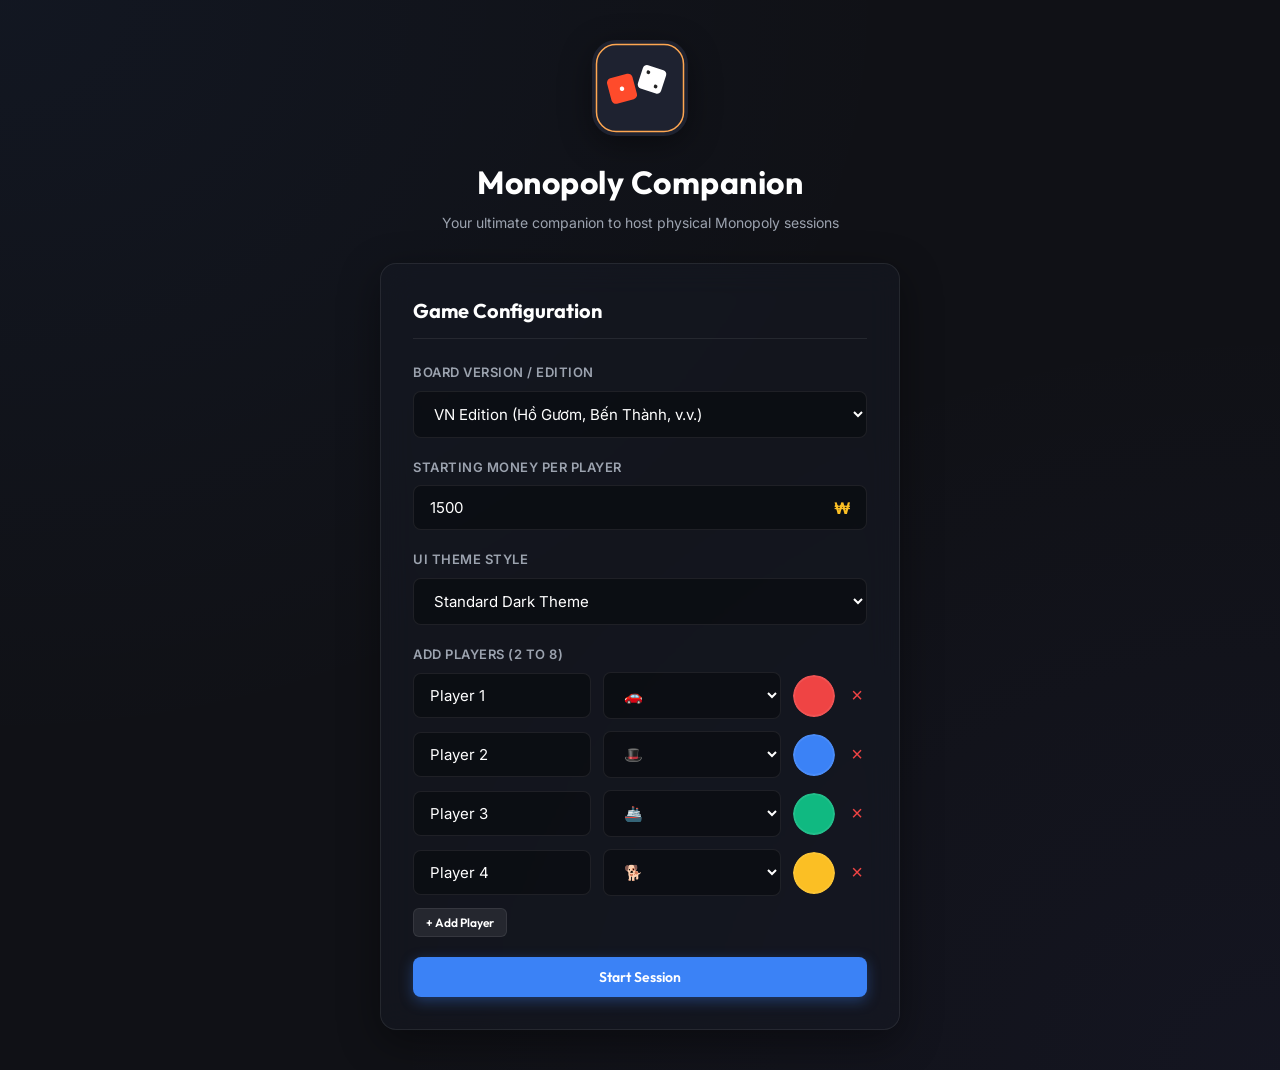
==== commit 1c2a29b2: "Refactor codebase: modularize JS scripts, consolidate duplicate HTML templates, implement dynamic th" ====
--- a/index.html
+++ b/index.html
@@ -22,7 +22,7 @@
   <link href="https://fonts.googleapis.com/css2?family=Inter:wght@300;400;500;600;700&family=Outfit:wght@400;500;600;700;900&display=swap" rel="stylesheet">
   
   <!-- CSS Stylesheet -->
-  <link rel="stylesheet" href="style.css">
+  <link id="theme-stylesheet" rel="stylesheet" href="style.css">
 </head>
 <body>
 
@@ -71,6 +71,14 @@
         </div>
 
         <div class="form-group">
+          <label for="setup-theme">UI Theme Style</label>
+          <select id="setup-theme" class="form-input">
+            <option value="standard" selected>Standard Dark Theme</option>
+            <option value="kids">Kids Playful Theme 🎈</option>
+          </select>
+        </div>
+
+        <div class="form-group">
           <label>Add Players (2 to 8)</label>
           <div id="player-inputs-list">
             <!-- Dynamic player row inputs -->
@@ -105,23 +113,23 @@
         
         <!-- TURN CONTROLLER & DICE AREA -->
         <section class="game-control-card glass">
-          <div class="turn-indicator">
-            <span class="label">Current Turn:</span>
-            <div class="player-token-display">
-              <span id="current-player-avatar" class="avatar-emoji">🚗</span>
-              <span id="current-player-name" class="name">Player Name</span>
-            </div>
-          </div>
-
-          <div class="control-actions">
+          <div class="turn-dice-row" style="display: flex; align-items: center; justify-content: space-between; gap: 16px; flex-wrap: wrap; width: 100%;">
+            <div class="turn-indicator" style="margin-bottom: 0;">
+              <span class="label">Current Turn:</span>
+              <div class="player-token-display">
+                <span id="current-player-avatar" class="avatar-emoji">🚗</span>
+                <span id="current-player-name" class="name">Player Name</span>
+              </div>
+            </div>
+
             <!-- Dice Roller -->
-            <div class="dice-roller-container" style="display: flex; flex-direction: column; gap: 8px; align-items: flex-start;">
-              <div class="dice-mode-toggle" style="display: flex; gap: 8px; align-items: center; margin-bottom: 2px;">
-                <label style="cursor: pointer; font-size: 11px; display: inline-flex; align-items: center; gap: 4px; color: var(--text-dim); user-select: none;">
+            <div class="dice-roller-container" style="display: flex; align-items: center; gap: 12px; flex-wrap: wrap; padding: 8px 12px; box-sizing: border-box;">
+              <div class="dice-mode-toggle" style="display: flex; flex-direction: column; gap: 4px; margin-right: 4px;">
+                <label style="cursor: pointer; font-size: 11px; display: inline-flex; align-items: center; gap: 4px; color: var(--text-dim); user-select: none; margin-bottom: 0;">
                   <input type="radio" name="dice-mode" id="dice-mode-digital" value="digital" checked style="accent-color: var(--color-primary);">
                   📱 Digital
                 </label>
-                <label style="cursor: pointer; font-size: 11px; display: inline-flex; align-items: center; gap: 4px; color: var(--text-dim); user-select: none;">
+                <label style="cursor: pointer; font-size: 11px; display: inline-flex; align-items: center; gap: 4px; color: var(--text-dim); user-select: none; margin-bottom: 0;">
                   <input type="radio" name="dice-mode" id="dice-mode-manual" value="manual" style="accent-color: var(--color-primary);">
                   🎲 Physical
                 </label>
@@ -134,10 +142,10 @@
               </div>
 
               <!-- Manual Inputs -->
-              <div class="manual-dice-box" id="dice-manual-box" style="display: none; align-items: center; gap: 8px; margin-bottom: 2px;">
-                <div style="display: flex; flex-direction: column; gap: 2px; align-items: center;">
-                  <span style="font-size: 9px; color: var(--text-dim); text-transform: uppercase; font-weight: 600;">Die 1</span>
-                  <select id="manual-die-1" class="form-input form-input-sm" style="width: 64px; height: 32px; padding: 2px 6px; text-align: center; font-weight: bold; font-size: 13px;">
+              <div class="manual-dice-box" id="dice-manual-box" style="display: none; align-items: center; gap: 8px;">
+                <div style="display: flex; align-items: center; gap: 6px;">
+                  <span style="font-size: 9px; color: var(--text-dim); text-transform: uppercase; font-weight: 600; white-space: nowrap;">Die 1</span>
+                  <select id="manual-die-1" class="form-input form-input-sm" style="width: 58px; height: 32px; padding: 2px 4px; text-align: center; font-weight: bold; font-size: 13px;">
                     <option value="1">1 ⚀</option>
                     <option value="2">2 ⚁</option>
                     <option value="3">3 ⚂</option>
@@ -146,9 +154,9 @@
                     <option value="6">6 ⚅</option>
                   </select>
                 </div>
-                <div style="display: flex; flex-direction: column; gap: 2px; align-items: center;">
-                  <span style="font-size: 9px; color: var(--text-dim); text-transform: uppercase; font-weight: 600;">Die 2</span>
-                  <select id="manual-die-2" class="form-input form-input-sm" style="width: 64px; height: 32px; padding: 2px 6px; text-align: center; font-weight: bold; font-size: 13px;">
+                <div style="display: flex; align-items: center; gap: 6px;">
+                  <span style="font-size: 9px; color: var(--text-dim); text-transform: uppercase; font-weight: 600; white-space: nowrap;">Die 2</span>
+                  <select id="manual-die-2" class="form-input form-input-sm" style="width: 58px; height: 32px; padding: 2px 4px; text-align: center; font-weight: bold; font-size: 13px;">
                     <option value="1">1 ⚀</option>
                     <option value="2">2 ⚁</option>
                     <option value="3">3 ⚂</option>
@@ -159,11 +167,13 @@
                 </div>
               </div>
 
-              <button id="btn-roll-dice" class="btn btn-primary" style="width: 100%;">Roll Dice</button>
-            </div>
-
+              <button id="btn-roll-dice" class="btn btn-primary" style="flex: 1; min-height: 44px; min-width: 120px;">Roll Dice</button>
+            </div>
+          </div>
+
+          <div class="control-actions" style="margin-top: 12px; width: 100%;">
             <!-- Contextual action tools -->
-            <div class="context-actions">
+            <div class="context-actions" style="width: 100%; display: flex; gap: 12px; flex-wrap: wrap; justify-content: flex-end;">
               <button id="btn-draw-chance" class="btn btn-warning btn-chance" disabled>Draw Chance</button>
               <button id="btn-draw-chest" class="btn btn-primary btn-chest" disabled>Draw Chest</button>
               <button id="btn-pass-go" class="btn btn-success">Pass GO (+$200)</button>
@@ -445,1309 +455,6 @@
 
   <!-- Core JavaScript & UI Binding scripts -->
   <script src="monopoly.js"></script>
-  <script>
-    // ─── AUDIO EFFECTS GENERATOR (Web Audio API) ──────────────────────────────
-    const AudioEffects = (() => {
-      let audioCtx = null;
-
-      function init() {
-        if (!audioCtx) {
-          audioCtx = new (window.AudioContext || window.webkitAudioContext)();
-        }
-        if (audioCtx && audioCtx.state === 'suspended') {
-          audioCtx.resume();
-        }
-      }
-
-      function playDiceRoll() {
-        init();
-        if (!audioCtx) return;
-        
-        const now = audioCtx.currentTime;
-        for (let i = 0; i < 6; i++) {
-          const time = now + i * 0.08;
-          const osc = audioCtx.createOscillator();
-          const gain = audioCtx.createGain();
-          
-          osc.type = 'triangle';
-          osc.frequency.setValueAtTime(120 + Math.random() * 180, time);
-          osc.frequency.exponentialRampToValueAtTime(10, time + 0.05);
-          
-          gain.gain.setValueAtTime(0.25, time);
-          gain.gain.exponentialRampToValueAtTime(0.01, time + 0.05);
-          
-          osc.connect(gain);
-          gain.connect(audioCtx.destination);
-          
-          osc.start(time);
-          osc.stop(time + 0.06);
-        }
-      }
-
-      function playBuy() {
-        init();
-        if (!audioCtx) return;
-        
-        const now = audioCtx.currentTime;
-        const notes = [261.63, 329.63, 392.00, 523.25]; // C4, E4, G4, C5 (happy major chord)
-        notes.forEach((freq, index) => {
-          const time = now + index * 0.08;
-          const osc = audioCtx.createOscillator();
-          const gain = audioCtx.createGain();
-          
-          osc.type = 'sine';
-          osc.frequency.setValueAtTime(freq, time);
-          
-          gain.gain.setValueAtTime(0.12, time);
-          gain.gain.exponentialRampToValueAtTime(0.01, time + 0.15);
-          
-          osc.connect(gain);
-          gain.connect(audioCtx.destination);
-          
-          osc.start(time);
-          osc.stop(time + 0.18);
-        });
-      }
-
-      function playDrawCard() {
-        init();
-        if (!audioCtx) return;
-        
-        const now = audioCtx.currentTime;
-        const osc = audioCtx.createOscillator();
-        const gain = audioCtx.createGain();
-        
-        osc.type = 'sine';
-        osc.frequency.setValueAtTime(250, now);
-        osc.frequency.exponentialRampToValueAtTime(750, now + 0.3);
-        
-        gain.gain.setValueAtTime(0.08, now);
-        gain.gain.exponentialRampToValueAtTime(0.01, now + 0.3);
-        
-        osc.connect(gain);
-        gain.connect(audioCtx.destination);
-        
-        osc.start(now);
-        osc.stop(now + 0.35);
-      }
-
-      function playPay() {
-        init();
-        if (!audioCtx) return;
-        
-        const now = audioCtx.currentTime;
-        const notes = [392.00, 311.13, 261.63]; // G4, Eb4, C4 (descending chord)
-        notes.forEach((freq, index) => {
-          const time = now + index * 0.1;
-          const osc = audioCtx.createOscillator();
-          const gain = audioCtx.createGain();
-          
-          osc.type = 'triangle';
-          osc.frequency.setValueAtTime(freq, time);
-          
-          gain.gain.setValueAtTime(0.12, time);
-          gain.gain.exponentialRampToValueAtTime(0.01, time + 0.18);
-          
-          osc.connect(gain);
-          gain.connect(audioCtx.destination);
-          
-          osc.start(time);
-          osc.stop(time + 0.22);
-        });
-      }
-
-      function playError() {
-        init();
-        if (!audioCtx) return;
-        
-        const now = audioCtx.currentTime;
-        [160, 160].forEach((freq, index) => {
-          const time = now + index * 0.12;
-          const osc = audioCtx.createOscillator();
-          const gain = audioCtx.createGain();
-          
-          osc.type = 'sawtooth';
-          osc.frequency.setValueAtTime(freq, time);
-          
-          gain.gain.setValueAtTime(0.08, time);
-          gain.gain.exponentialRampToValueAtTime(0.01, time + 0.1);
-          
-          osc.connect(gain);
-          gain.connect(audioCtx.destination);
-          
-          osc.start(time);
-          osc.stop(time + 0.12);
-        });
-      }
-
-      return {
-        playDiceRoll,
-        playBuy,
-        playDrawCard,
-        playPay,
-        playError
-      };
-    })();
-
-    // ─── UI STATE VARIABLES ───────────────────────────────────────────────────
-    const DEFAULT_TOKENS = ["🚗", "🎩", "🚢", "🐕", "🦖", "🐱", "✈️", "🐎"];
-    const DEFAULT_COLORS = ["#ef4444", "#3b82f6", "#10b981", "#fbbf24", "#a855f7", "#ec4899", "#14b8a6", "#f97316"];
-    
-    let setupPlayerCount = 4;
-    let selectedPropertyId = null;
-
-    // DOM Elements Cache
-    const elSetupScreen = document.getElementById("setup-screen");
-    const elGameScreen = document.getElementById("game-screen");
-    const elPlayerInputsList = document.getElementById("player-inputs-list");
-    const elBtnAddPlayerInput = document.getElementById("btn-add-player-input");
-    const elBtnStartGame = document.getElementById("btn-start-game");
-    const elSetupEdition = document.getElementById("setup-edition");
-    const elSetupStartingCash = document.getElementById("setup-starting-cash");
-
-    const elCurrentPlayerAvatar = document.getElementById("current-player-avatar");
-    const elCurrentPlayerName = document.getElementById("current-player-name");
-    const elBtnRollDice = document.getElementById("btn-roll-dice");
-    const elBtnDrawChance = document.getElementById("btn-draw-chance");
-    const elBtnDrawChest = document.getElementById("btn-draw-chest");
-    const elBtnPassGo = document.getElementById("btn-pass-go");
-    const elBtnJailActions = document.getElementById("btn-jail-actions");
-    const elBtnNextTurn = document.getElementById("btn-next-turn");
-
-    const elDie1 = document.getElementById("die-1");
-    const elDie2 = document.getElementById("die-2");
-
-    const elPlayersCardsGrid = document.getElementById("players-cards-grid");
-    const elPropertiesBoardGrid = document.getElementById("properties-board-grid");
-    const elPropertyGroupFilter = document.getElementById("property-group-filter");
-    const elBtnFullscreenBoard = document.getElementById("btn-fullscreen-board");
-    const elActiveEditionBadge = document.getElementById("active-edition-badge");
-
-    const elQuickTransForm = document.getElementById("quick-trans-form");
-    const elTransFrom = document.getElementById("trans-from");
-    const elTransTo = document.getElementById("trans-to");
-    const elTransAmount = document.getElementById("trans-amount");
-    const elTransType = document.getElementById("trans-type");
-
-    const elLedgerLogs = document.getElementById("ledger-history-logs");
-    const elBtnUndoLedger = document.getElementById("btn-undo-ledger");
-    const elBtnNewGame = document.getElementById("btn-new-game");
-
-    // Modals
-    const elModalProperty = document.getElementById("modal-property-detail");
-    const elModalTrade = document.getElementById("modal-trade-portal");
-    const elModalAuction = document.getElementById("modal-auction");
-    const elModalCardDraw = document.getElementById("modal-card-draw");
-    const elModalJailEscape = document.getElementById("modal-jail-escape");
-    const elModalBankruptcy = document.getElementById("modal-bankruptcy");
-
-    // ─── SETUP HANDLERS ───────────────────────────────────────────────────────
-    function renderSetupPlayers() {
-      elPlayerInputsList.innerHTML = "";
-      for (let i = 0; i < setupPlayerCount; i++) {
-        const row = document.createElement("div");
-        row.className = "player-setup-row";
-        row.innerHTML = `
-          <input type="text" class="form-input player-setup-name" value="Player ${i + 1}" placeholder="Player Name" required>
-          <select class="form-input player-setup-token" style="width: 70px;">
-            ${DEFAULT_TOKENS.map((t, idx) => `<option value="${t}" ${idx === i % DEFAULT_TOKENS.length ? 'selected' : ''}>${t}</option>`).join("")}
-          </select>
-          <input type="color" class="color-picker-input player-setup-color" value="${DEFAULT_COLORS[i % DEFAULT_COLORS.length]}">
-          ${setupPlayerCount > 2 ? `<button type="button" class="btn-remove-row" onclick="removeSetupPlayerRow(${i})">&times;</button>` : ''}
-        `;
-        elPlayerInputsList.appendChild(row);
-      }
-    }
-
-    window.removeSetupPlayerRow = function(index) {
-      if (setupPlayerCount > 2) {
-        setupPlayerCount--;
-        renderSetupPlayers();
-      }
-    };
-
-    elBtnAddPlayerInput.addEventListener("click", () => {
-      if (setupPlayerCount < 8) {
-        setupPlayerCount++;
-        renderSetupPlayers();
-      } else {
-        alert("Maximum 8 players allowed.");
-      }
-    });
-
-    elBtnStartGame.addEventListener("click", () => {
-      const names = document.querySelectorAll(".player-setup-name");
-      const tokens = document.querySelectorAll(".player-setup-token");
-      const colors = document.querySelectorAll(".player-setup-color");
-      
-      const playerList = [];
-      for (let i = 0; i < setupPlayerCount; i++) {
-        playerList.push({
-          name: names[i].value.trim() || `Player ${i + 1}`,
-          token: tokens[i].value,
-          color: colors[i].value
-        });
-      }
-
-      const edition = elSetupEdition.value;
-      const startCash = parseInt(elSetupStartingCash.value) || 1500;
-
-      Monopoly.initGame(playerList, edition, startCash);
-      switchToDashboard();
-    });
-
-    // ─── DASHBOARD NAVIGATION ─────────────────────────────────────────────────
-    function switchToDashboard() {
-      elSetupScreen.classList.remove("active");
-      elGameScreen.classList.add("active");
-      renderAll();
-    }
-
-    function switchToSetup() {
-      elGameScreen.classList.remove("active");
-      elSetupScreen.classList.add("active");
-      renderSetupPlayers();
-    }
-
-    // ─── CORE RENDERING ENGINE ────────────────────────────────────────────────
-    function renderAll() {
-      const state = Monopoly.getState();
-      const currentEdition = Monopoly.EDITIONS[state.edition];
-
-      // Update edition badge
-      elActiveEditionBadge.innerText = currentEdition.name;
-      document.querySelectorAll(".currency-symbol-display").forEach(el => {
-        el.innerText = currentEdition.currency;
-      });
-
-      renderTurnController(state);
-      renderPlayersList(state, currentEdition);
-      renderPropertiesGrid(state);
-      populateTransactionDropdowns(state);
-      renderLedgerHistory(state);
-    }
-
-    function renderTurnController(state) {
-      const activePlayer = state.players[state.currentPlayerIndex];
-      elCurrentPlayerAvatar.innerText = activePlayer.token;
-      elCurrentPlayerName.innerText = activePlayer.name;
-      elCurrentPlayerName.style.color = activePlayer.color;
-
-      // Dice face updates
-      const diceFaces = ["⚀", "⚁", "⚂", "⚃", "⚄", "⚅"];
-      elDie1.innerText = diceFaces[state.dice.values[0] - 1] || "🎲";
-      elDie2.innerText = diceFaces[state.dice.values[1] - 1] || "🎲";
-
-      // Disable state management
-      const rolled = state.dice.lastRolled;
-      const isDoubles = state.dice.values[0] === state.dice.values[1];
-
-      // Roller enabled if haven't rolled OR rolled doubles and doubles Count is less than 3
-      const isRollerDisabled = rolled && !isDoubles;
-      elBtnRollDice.disabled = isRollerDisabled;
-      document.getElementById("manual-die-1").disabled = isRollerDisabled;
-      document.getElementById("manual-die-2").disabled = isRollerDisabled;
-      document.getElementById("dice-mode-digital").disabled = isRollerDisabled;
-      document.getElementById("dice-mode-manual").disabled = isRollerDisabled;
-      elBtnNextTurn.disabled = !rolled || !state.landedActionResolved;
-
-      // Card drawing checkers based on position
-      const pos = activePlayer.position;
-      const isChance = [7, 22, 36].includes(pos);
-      const isChest = [2, 17, 33].includes(pos);
-
-      // Enable card draw buttons only if they landed on them and haven't drawn yet
-      elBtnDrawChance.disabled = !isChance || state.landedActionResolved;
-      elBtnDrawChest.disabled = !isChest || state.landedActionResolved;
-
-      // Jail action display
-      if (activePlayer.inJail) {
-        elBtnJailActions.style.display = "inline-flex";
-        elBtnJailActions.onclick = () => showJailEscapeModal(activePlayer);
-      } else {
-        elBtnJailActions.style.display = "none";
-      }
-
-      // Landed space alert panel
-      const elAlertPanel = document.getElementById("landed-action-alert-panel");
-      if (rolled && !state.landedActionResolved) {
-        const prop = state.properties.find(pr => pr.id === pos);
-        let msg = "";
-        let buttonsHtml = "";
-
-        if (prop.type === "property" || prop.type === "railroad" || prop.type === "utility") {
-          if (!prop.ownerId) {
-            msg = `Landed on unowned <strong>${prop.name}</strong>. Buy it for ${Monopoly.getFormattedAmount(prop.cost)} or Auction it.`;
-            buttonsHtml = `
-              <button class="btn btn-success btn-sm" onclick="modalBuyProperty('${activePlayer.id}', ${prop.id})">Buy</button>
-              <button class="btn btn-warning btn-sm" onclick="modalTriggerAuction(${prop.id})">Auction</button>
-            `;
-          } else if (prop.ownerId !== activePlayer.id) {
-            const rentAmount = Monopoly.calculateRent(prop.id, state.dice.values[0] + state.dice.values[1]);
-            const ownerName = state.players.find(pl => pl.id === prop.ownerId).name;
-            msg = `Landed on <strong>${prop.name}</strong> owned by <strong>${ownerName}</strong>. Rent due: <strong>${Monopoly.getFormattedAmount(rentAmount)}</strong>.`;
-            buttonsHtml = `
-              <button class="btn btn-danger btn-sm" onclick="modalPayRent('${activePlayer.id}', ${prop.id})">Pay Rent</button>
-            `;
-          }
-        } else if (prop.type === "tax") {
-          msg = `Landed on <strong>${prop.name}</strong>. Tax due: <strong>${Monopoly.getFormattedAmount(prop.taxAmount || 200)}</strong>.`;
-          buttonsHtml = `
-            <button class="btn btn-danger btn-sm" onclick="payTaxUI('${activePlayer.id}', ${prop.taxAmount || 200})">Pay Tax</button>
-          `;
-        } else if (prop.type === "chance" || prop.type === "chest") {
-          msg = `Landed on <strong>${prop.name}</strong>. Draw card to resolve.`;
-          buttonsHtml = `
-            <button class="btn btn-warning btn-sm" onclick="drawCardUI('${prop.type}')">Draw Card</button>
-          `;
-        }
-
-        if (msg) {
-          elAlertPanel.innerHTML = `
-            <div class="message-text">⚠️ ${msg}</div>
-            <div class="action-buttons">${buttonsHtml}</div>
-          `;
-          elAlertPanel.style.display = "flex";
-        } else {
-          elAlertPanel.style.display = "none";
-        }
-      } else {
-        elAlertPanel.style.display = "none";
-      }
-    }
-
-    function renderPlayersList(state, currentEdition) {
-      elPlayersCardsGrid.innerHTML = "";
-      state.players.forEach(p => {
-        const isCurrent = state.players[state.currentPlayerIndex].id === p.id;
-        const formattedCash = Monopoly.getFormattedAmount(p.balance);
-        
-        let statusBadge = `<span class="player-status-badge active">Active</span>`;
-        if (p.inJail) statusBadge = `<span class="player-status-badge jail">In Jail</span>`;
-        if (p.isBankrupt) statusBadge = `<span class="player-status-badge bankrupt">Bankrupt</span>`;
-
-        const playerProps = state.properties.filter(pr => pr.ownerId === p.id);
-        const propBadges = playerProps.map(pr => {
-          const colorVal = getGroupColor(pr.group);
-          const houseText = pr.houses === 5 ? "🏨" : pr.houses > 0 ? `🏠x${pr.houses}` : "";
-          const mortText = pr.isMortgaged ? "🚫" : "";
-          return `
-            <span class="prop-badge ${pr.isMortgaged ? 'mortgaged' : ''}" style="background-color: ${colorVal}; color: ${pr.group === 'yellow' || pr.group === 'light-blue' ? '#222' : '#fff'}">
-              ${pr.name} ${houseText} ${mortText}
-            </span>`;
-        }).join("");
-
-        const card = document.createElement("div");
-        card.className = `player-card glass ${isCurrent ? 'active-player-glow' : ''}`;
-        card.style.setProperty("--player-color", p.color);
-        
-        card.innerHTML = `
-          <div class="player-card-header">
-            <div class="player-name-group">
-              <div class="avatar-circle" style="border-color: ${p.color};">${p.token}</div>
-              <h3>${p.name}</h3>
-            </div>
-            ${statusBadge}
-          </div>
-          <div class="player-card-balance">${formattedCash}</div>
-          <div class="player-assets">
-            <div class="assets-label">Properties Owned (${playerProps.length})</div>
-            <div class="properties-badges-list">
-              ${propBadges || '<span style="color: var(--text-dim); font-style: italic;">None</span>'}
-            </div>
-          </div>
-          <div class="player-card-actions">
-            <button class="btn btn-secondary btn-sm" onclick="openTradeModal('${p.id}')" ${p.isBankrupt ? 'disabled' : ''}>Trade</button>
-            <button class="btn btn-danger btn-sm" onclick="triggerBankruptcy('${p.id}')" ${p.isBankrupt ? 'disabled' : ''}>Bankrupt</button>
-          </div>
-        `;
-        elPlayersCardsGrid.appendChild(card);
-      });
-    }
-
-    function renderPropertiesGrid(state) {
-      elPropertiesBoardGrid.innerHTML = "";
-      const filter = elPropertyGroupFilter.value;
-      const activePlayer = state.players[state.currentPlayerIndex];
-      const isBoardView = (filter === "all");
-
-      if (isBoardView) {
-        elPropertiesBoardGrid.className = "properties-grid monopoly-board-layout";
-      } else {
-        elPropertiesBoardGrid.className = "properties-grid filtered-list-layout";
-      }
-
-      state.properties.forEach(p => {
-        // If it's a filtered list view, skip non-properties
-        if (!isBoardView) {
-          if (p.type !== "property" && p.type !== "railroad" && p.type !== "utility") return;
-          if (p.group !== filter) return;
-        }
-
-        const card = document.createElement("div");
-        const colorVal = (p.type === "property" || p.type === "railroad" || p.type === "utility") ? getGroupColor(p.group) : null;
-        const owner = p.ownerId ? state.players.find(pl => pl.id === p.ownerId) : null;
-        const formattedPrice = p.cost ? Monopoly.getFormattedAmount(p.cost) : "";
-
-        if (isBoardView) {
-          card.className = "board-space";
-          
-          // Determine grid position
-          const coords = getBoardGridCoords(p.id);
-          card.style.gridRow = coords.row;
-          card.style.gridColumn = coords.col;
-
-          // Add side-specific classes
-          if (p.id === 0 || p.id === 10 || p.id === 20 || p.id === 30) {
-            card.classList.add("corner-space");
-            if (p.id === 0) card.classList.add("go-corner");
-            if (p.id === 10) card.classList.add("jail-corner");
-            if (p.id === 20) card.classList.add("parking-corner");
-            if (p.id === 30) card.classList.add("gotojail-corner");
-          } else if (coords.row === 1) {
-            card.classList.add("vertical-space", "top-side");
-          } else if (coords.row === 11) {
-            card.classList.add("vertical-space", "bottom-side");
-          } else if (coords.col === 1) {
-            card.classList.add("horizontal-space", "left-side");
-          } else if (coords.col === 11) {
-            card.classList.add("horizontal-space", "right-side");
-          }
-        } else {
-          card.className = `property-card ${p.isMortgaged ? 'mortgaged' : ''}`;
-        }
-
-        // Highlights for landed / buyable / rent-due properties
-        const isLanded = activePlayer && activePlayer.position === p.id;
-        if (isLanded) {
-          card.classList.add("landed-on");
-          if (state.dice.lastRolled && !state.landedActionResolved) {
-            if (!p.ownerId && (p.type === "property" || p.type === "railroad" || p.type === "utility")) {
-              card.classList.add("can-buy-highlight");
-            } else if (p.ownerId && p.ownerId !== activePlayer.id && !p.isMortgaged) {
-              card.classList.add("must-pay-rent-highlight");
-            }
-          }
-        }
-
-        if (p.isMortgaged) {
-          card.classList.add("mortgaged");
-        }
-        
-        let buildingEmoji = "";
-        if (p.houses === 5) buildingEmoji = "🏨";
-        else if (p.houses > 0) buildingEmoji = "🏠".repeat(p.houses);
-
-        const landedPlayers = state.players.filter(pl => pl.position === p.id && !pl.isBankrupt);
-        let landedTokensHtml = "";
-        if (landedPlayers.length > 0) {
-          landedTokensHtml = `
-            <div class="landed-players-tokens">
-              ${landedPlayers.map(pl => `<span class="landed-token" title="${pl.name}" style="background: ${pl.color};">${pl.token}</span>`).join("")}
-            </div>
-          `;
-        }
-
-        let innerHtml = "";
-        if (isBoardView) {
-          let headerHtml = "";
-          if (colorVal) {
-            headerHtml = `<div class="property-card-header" style="background-color: ${colorVal};"></div>`;
-          }
-
-          let bodyContent = "";
-          if (p.type === "property" || p.type === "railroad" || p.type === "utility") {
-            bodyContent = `
-              <div class="space-name">${p.name}</div>
-              <div class="space-meta">
-                <span class="space-price">${formattedPrice}</span>
-                <span class="space-owner-building">${buildingEmoji}${owner ? ' ' + owner.token : ''}</span>
-              </div>
-            `;
-          } else {
-            let iconEmoji = "⚙️";
-            if (p.type === "go") iconEmoji = "🏁";
-            else if (p.type === "chance") iconEmoji = "❓";
-            else if (p.type === "chest") iconEmoji = "📦";
-            else if (p.type === "tax") iconEmoji = "💸";
-            else if (p.type === "jail") iconEmoji = "🔒";
-            else if (p.type === "parking") iconEmoji = "🚗";
-            else if (p.type === "gotojail") iconEmoji = "🚨";
-
-            bodyContent = `
-              <div class="space-icon">${iconEmoji}</div>
-              <div class="space-name special-space-name">${p.name}</div>
-            `;
-          }
-
-          innerHtml = `
-            ${headerHtml}
-            <div class="board-space-body">
-              ${landedTokensHtml}
-              ${bodyContent}
-            </div>
-          `;
-        } else {
-          let headerHtml = `<div class="property-card-header" style="background-color: ${colorVal};"></div>`;
-          innerHtml = `
-            ${headerHtml}
-            <div class="property-card-body">
-              <div>
-                <div class="name-container">
-                  <div class="name">${p.name}</div>
-                  ${landedTokensHtml}
-                </div>
-                <div class="price">${formattedPrice}</div>
-              </div>
-              <div class="owner-info">
-                <span class="owner-name">${owner ? owner.token + ' ' + owner.name : 'Unowned'}</span>
-                <span class="building-indicators">${buildingEmoji}</span>
-              </div>
-            </div>
-          `;
-        }
-
-        card.innerHTML = innerHtml;
-        card.addEventListener("click", () => openPropertyModal(p.id));
-        elPropertiesBoardGrid.appendChild(card);
-      });
-
-      if (isBoardView) {
-        const centerCell = document.createElement("div");
-        centerCell.className = "monopoly-board-center";
-        centerCell.innerHTML = `
-          <div class="center-logo" style="cursor: pointer;" title="Open Board View in New Tab" onclick="window.open('board.html', '_blank')">MONOPOLY</div>
-          <div class="center-sub">COMPANION</div>
-          <div class="center-edition">${Monopoly.EDITIONS[state.edition].name}</div>
-        `;
-        elPropertiesBoardGrid.appendChild(centerCell);
-      }
-    }
-
-    function getBoardGridCoords(id) {
-      if (id >= 20 && id <= 30) {
-        return { row: 1, col: id - 19 };
-      } else if (id >= 11 && id <= 19) {
-        return { row: 21 - id, col: 1 };
-      } else if (id >= 31 && id <= 39) {
-        return { row: id - 29, col: 11 };
-      } else {
-        return { row: 11, col: 11 - id };
-      }
-    }
-
-    function populateTransactionDropdowns(state) {
-      const activePlayers = state.players.filter(p => !p.isBankrupt);
-      const createOptions = () => `
-        <option value="bank">Bank</option>
-        ${activePlayers.map(p => `<option value="${p.id}">${p.token} ${p.name}</option>`).join("")}
-      `;
-
-      elTransFrom.innerHTML = createOptions();
-      elTransTo.innerHTML = createOptions();
-      
-      // Select different players by default
-      if (elTransTo.value === elTransFrom.value) {
-        elTransTo.selectedIndex = elTransTo.selectedIndex === 0 ? 1 : 0;
-      }
-    }
-
-    function renderLedgerHistory(state) {
-      elLedgerLogs.innerHTML = "";
-      const logs = [...state.history].reverse();
-      logs.forEach(log => {
-        const item = document.createElement("div");
-        item.className = `log-item ${log.type}`;
-        
-        const date = new Date(log.timestamp);
-        const timeStr = date.toTimeString().split(" ")[0];
-
-        item.innerHTML = `
-          <div>${log.description}</div>
-          <span class="log-time">${timeStr}</span>
-        `;
-        elLedgerLogs.appendChild(item);
-      });
-
-      elBtnUndoLedger.disabled = state.history.length <= 1;
-    }
-
-    function getGroupColor(group) {
-      switch (group) {
-        case "brown": return "#955436";
-        case "light-blue": return "#aae0fa";
-        case "magenta": return "#d93a96";
-        case "orange": return "#f7941d";
-        case "red": return "#ed1c24";
-        case "yellow": return "#fef200";
-        case "green": return "#19a950";
-        case "dark-blue": return "#002fbe";
-        case "railroad": return "#334155";
-        case "utility": return "#475569";
-        default: return "#777777";
-      }
-    }
-
-    // ─── DICE ROLLER HANDLER ──────────────────────────────────────────────────
-    document.getElementById("dice-mode-digital").addEventListener("change", updateDiceModeUI);
-    document.getElementById("dice-mode-manual").addEventListener("change", updateDiceModeUI);
-
-    function updateDiceModeUI() {
-      const isManual = document.getElementById("dice-mode-manual").checked;
-      const digitalBox = document.getElementById("dice-digital-box");
-      const manualBox = document.getElementById("dice-manual-box");
-      const btn = document.getElementById("btn-roll-dice");
-
-      if (isManual) {
-        digitalBox.style.display = "none";
-        manualBox.style.display = "flex";
-        btn.innerText = "Submit Physical Roll";
-      } else {
-        digitalBox.style.display = "flex";
-        manualBox.style.display = "none";
-        btn.innerText = "Roll Dice";
-      }
-    }
-
-    elBtnRollDice.addEventListener("click", () => {
-      const isManual = document.getElementById("dice-mode-manual").checked;
-
-      if (isManual) {
-        const val1 = parseInt(document.getElementById("manual-die-1").value);
-        const val2 = parseInt(document.getElementById("manual-die-2").value);
-
-        AudioEffects.playDiceRoll();
-        document.getElementById("dice-manual-box").style.opacity = 0.5;
-        elBtnRollDice.disabled = true;
-
-        setTimeout(() => {
-          document.getElementById("dice-manual-box").style.opacity = 1.0;
-          Monopoly.rollDice(val1, val2);
-          renderAll();
-        }, 300);
-
-      } else {
-        AudioEffects.playDiceRoll();
-        elDie1.classList.add("rolling");
-        elDie2.classList.add("rolling");
-        elBtnRollDice.disabled = true;
-
-        setTimeout(() => {
-          elDie1.classList.remove("rolling");
-          elDie2.classList.remove("rolling");
-
-          Monopoly.rollDice();
-          renderAll();
-        }, 600);
-      }
-    });
-
-    elBtnNextTurn.addEventListener("click", () => {
-      Monopoly.nextTurn();
-      renderAll();
-    });
-
-    elBtnPassGo.addEventListener("click", () => {
-      const state = Monopoly.getState();
-      const activePlayer = state.players[state.currentPlayerIndex];
-      Monopoly.executeTransaction("bank", activePlayer.id, 200, "PASS_GO");
-      renderAll();
-    });
-
-    // ─── CARD DRAW MODULE ─────────────────────────────────────────────────────
-    elBtnDrawChance.addEventListener("click", () => drawCardUI("chance"));
-    elBtnDrawChest.addEventListener("click", () => drawCardUI("chest"));
-
-    function drawCardUI(type) {
-      const state = Monopoly.getState();
-      const activePlayer = state.players[state.currentPlayerIndex];
-      
-      const flipper = document.getElementById("card-flipper-element");
-      const badge = document.getElementById("drawn-card-badge");
-      const title = document.getElementById("drawn-card-title");
-      const desc = document.getElementById("drawn-card-desc");
-      const front = document.getElementById("card-front-type");
-
-      if (type === "chance") {
-        front.className = "card-face card-front-chance";
-        badge.className = "card-badge chance";
-        badge.innerText = "CHANCE";
-      } else {
-        front.className = "card-face card-front-chest";
-        badge.className = "card-badge chest";
-        badge.innerText = "COMMUNITY CHEST";
-      }
-
-      const cardObj = Monopoly.drawChanceOrChest(activePlayer.id, type);
-      if (cardObj) {
-        AudioEffects.playDrawCard();
-        title.innerText = cardObj.card.title;
-        desc.innerText = cardObj.card.desc;
-      }
-
-      flipper.classList.remove("flipped");
-      openModal(elModalCardDraw);
-
-      setTimeout(() => {
-        flipper.classList.add("flipped");
-      }, 500);
-
-      document.getElementById("btn-close-card-modal").onclick = () => {
-        closeModal(elModalCardDraw);
-        renderAll();
-      };
-    }
-
-    // ─── PROPERTY DETAIL DIALOG ───────────────────────────────────────────────
-    function openPropertyModal(propertyId) {
-      selectedPropertyId = propertyId;
-      const state = Monopoly.getState();
-      const prop = state.properties.find(p => p.id === propertyId);
-      const activePlayer = state.players[state.currentPlayerIndex];
-
-      const header = document.getElementById("deed-header");
-      const name = document.getElementById("deed-name");
-      const cost = document.getElementById("deed-cost");
-      const mortgage = document.getElementById("deed-mortgage-val");
-      const rentStruct = document.getElementById("deed-rent-structure");
-      const ownerStatus = document.getElementById("deed-owner-status");
-      const actionPanel = document.getElementById("deed-actions");
-
-      const isProperty = ["property", "railroad", "utility"].includes(prop.type);
-      const label = document.querySelector(".deed-title-label");
-
-      if (isProperty) {
-        label.innerText = "TITLE DEED";
-        cost.parentElement.style.display = "flex";
-        mortgage.parentElement.style.display = "flex";
-        ownerStatus.style.display = "block";
-
-        header.style.setProperty("--group-color", getGroupColor(prop.group));
-        name.innerText = prop.name;
-        cost.innerText = Monopoly.getFormattedAmount(prop.cost);
-        mortgage.innerText = Monopoly.getFormattedAmount(prop.mortgageValue);
-
-        if (prop.type === "property") {
-          rentStruct.innerHTML = `
-            <div class="deed-rent-row"><span>Rent (Unimproved):</span> <strong>${Monopoly.getFormattedAmount(prop.rent[0])}</strong></div>
-            <div class="deed-rent-row"><span>Rent (Full Set):</span> <strong>${Monopoly.getFormattedAmount(prop.rent[0]*2)}</strong></div>
-            <div class="deed-rent-row"><span>With 1 House:</span> <strong>${Monopoly.getFormattedAmount(prop.rent[1])}</strong></div>
-            <div class="deed-rent-row"><span>With 2 Houses:</span> <strong>${Monopoly.getFormattedAmount(prop.rent[2])}</strong></div>
-            <div class="deed-rent-row"><span>With 3 Houses:</span> <strong>${Monopoly.getFormattedAmount(prop.rent[3])}</strong></div>
-            <div class="deed-rent-row"><span>With 4 Houses:</span> <strong>${Monopoly.getFormattedAmount(prop.rent[4])}</strong></div>
-            <div class="deed-rent-row"><span>With HOTEL:</span> <strong>${Monopoly.getFormattedAmount(prop.rent[5])}</strong></div>
-            <div class="deed-rent-row" style="margin-top:8px; font-size:11px; color:var(--text-dim)">House Cost: ${Monopoly.getFormattedAmount(prop.houseCost)} each</div>
-          `;
-        } else if (prop.type === "railroad") {
-          rentStruct.innerHTML = `
-            <div class="deed-rent-row"><span>Rent (1 owned):</span> <strong>${Monopoly.getFormattedAmount(25)}</strong></div>
-            <div class="deed-rent-row"><span>Rent (2 owned):</span> <strong>${Monopoly.getFormattedAmount(50)}</strong></div>
-            <div class="deed-rent-row"><span>Rent (3 owned):</span> <strong>${Monopoly.getFormattedAmount(100)}</strong></div>
-            <div class="deed-rent-row"><span>Rent (4 owned):</span> <strong>${Monopoly.getFormattedAmount(200)}</strong></div>
-          `;
-        } else if (prop.type === "utility") {
-          rentStruct.innerHTML = `
-            <div class="deed-rent-row"><span>1 Utility owned:</span> <strong>4x Dice Sum</strong></div>
-            <div class="deed-rent-row"><span>2 Utilities owned:</span> <strong>10x Dice Sum</strong></div>
-          `;
-        }
-
-        if (prop.ownerId) {
-          const owner = state.players.find(p => p.id === prop.ownerId);
-          ownerStatus.innerHTML = `Owned by: <span style="font-weight:bold; color:${owner.color}">${owner.token} ${owner.name}</span> ${prop.isMortgaged ? '(Mortgaged)' : ''}`;
-        } else {
-          ownerStatus.innerHTML = `<span style="font-style:italic; color:var(--text-dim)">Property is unowned (Available for purchase)</span>`;
-        }
-
-        actionPanel.innerHTML = "";
-        const isLanded = (activePlayer.position === prop.id && state.dice.lastRolled && !state.landedActionResolved);
-
-        if (!prop.ownerId) {
-          if (isLanded) {
-            actionPanel.innerHTML = `
-              <button class="btn btn-primary btn-block" onclick="modalBuyProperty('${activePlayer.id}', ${prop.id})">Buy Property for ${Monopoly.getFormattedAmount(prop.cost)}</button>
-              <button class="btn btn-secondary btn-block" onclick="modalTriggerAuction(${prop.id})">Auction Property</button>
-            `;
-          } else {
-            actionPanel.innerHTML = `
-              <div class="modal-alert-info" style="font-size:12px; margin-bottom:10px; text-align:center; color:var(--text-dim);">
-                ℹ️ You can only buy or auction this property if you land on it.
-              </div>
-              <button class="btn btn-primary btn-block" disabled>Buy Property for ${Monopoly.getFormattedAmount(prop.cost)}</button>
-              <button class="btn btn-secondary btn-block" disabled>Auction Property</button>
-            `;
-          }
-        } else if (prop.ownerId === activePlayer.id) {
-          let buildButtons = "";
-          if (prop.type === "property") {
-            buildButtons = `
-              <div class="modal-actions-horizontal" style="width:100%;">
-                <button class="btn btn-success" style="flex:1;" onclick="modalBuildHouse(${prop.id})">Build House (+${Monopoly.getFormattedAmount(prop.houseCost)})</button>
-                <button class="btn btn-warning" style="flex:1;" onclick="modalSellHouse(${prop.id})">Sell House (+${Monopoly.getFormattedAmount(Math.floor(prop.houseCost/2))})</button>
-              </div>
-            `;
-          }
-
-          actionPanel.innerHTML = `
-            ${buildButtons}
-            ${prop.isMortgaged 
-              ? `<button class="btn btn-primary btn-block" onclick="modalUnmortgage(${prop.id})">Unmortgage (+${Monopoly.getFormattedAmount(Math.ceil((prop.mortgageValue * 11) / 10))})</button>`
-              : `<button class="btn btn-danger btn-block" onclick="modalMortgage(${prop.id})">Mortgage (+${Monopoly.getFormattedAmount(prop.mortgageValue)})</button>`
-            }
-          `;
-        } else {
-          const rentAmount = Monopoly.calculateRent(prop.id, state.dice.values[0] + state.dice.values[1]);
-          if (isLanded && !prop.isMortgaged) {
-            actionPanel.innerHTML = `
-              <button class="btn btn-danger btn-block" onclick="modalPayRent('${activePlayer.id}', ${prop.id})">
-                Pay Rent (${Monopoly.getFormattedAmount(rentAmount)})
-              </button>
-            `;
-          } else {
-            actionPanel.innerHTML = `
-              <div class="modal-alert-info" style="font-size:12px; margin-bottom:10px; text-align:center; color:var(--text-dim);">
-                ${prop.isMortgaged ? 'ℹ️ Property is mortgaged. No rent is due.' : 'ℹ️ You are not landed on this property. No rent needs to be paid.'}
-              </div>
-              <button class="btn btn-danger btn-block" disabled>
-                ${prop.isMortgaged ? 'Mortgaged (No Rent)' : `Pay Rent (${Monopoly.getFormattedAmount(rentAmount)})`}
-              </button>
-            `;
-          }
-        }
-      } else {
-        // Special Non-property spaces
-        label.innerText = "BOARD SPACE";
-        cost.parentElement.style.display = "none";
-        mortgage.parentElement.style.display = "none";
-        ownerStatus.style.display = "none";
-
-        header.style.setProperty("--group-color", "#374151"); // dark slate gray
-        name.innerText = prop.name;
-
-        let desc = "";
-        if (prop.type === "go") {
-          desc = `<div style="text-align:center; padding:10px 0; font-size:13px; color:var(--text-main);">🏁 <strong>GO Space</strong><br/><br/>Collect standard $200 salary whenever you pass or land here.</div>`;
-        } else if (prop.type === "chance") {
-          desc = `<div style="text-align:center; padding:10px 0; font-size:13px; color:var(--text-main);">❓ <strong>Chance Space</strong><br/><br/>Draw a Chance card to test your luck.</div>`;
-        } else if (prop.type === "chest") {
-          desc = `<div style="text-align:center; padding:10px 0; font-size:13px; color:var(--text-main);">📦 <strong>Community Chest Space</strong><br/><br/>Draw a Community Chest card to support your strategy.</div>`;
-        } else if (prop.type === "tax") {
-          desc = `<div style="text-align:center; padding:10px 0; font-size:13px; color:var(--text-main);">💸 <strong>${prop.name} Space</strong><br/><br/>You must pay <strong>${Monopoly.getFormattedAmount(prop.taxAmount || 200)}</strong> tax to the Bank.</div>`;
-        } else if (prop.type === "jail") {
-          desc = `<div style="text-align:center; padding:10px 0; font-size:13px; color:var(--text-main);">🔒 <strong>In Jail / Just Visiting</strong><br/><br/>If you are sent here, you are in Jail. Otherwise, you are just visiting. Jail escape fine is $50.</div>`;
-        } else if (prop.type === "parking") {
-          desc = `<div style="text-align:center; padding:10px 0; font-size:13px; color:var(--text-main);">🚗 <strong>Free Parking</strong><br/><br/>A rest space on the board. No rent, fees, or actions required. Enjoy the break!</div>`;
-        } else if (prop.type === "gotojail") {
-          desc = `<div style="text-align:center; padding:10px 0; font-size:13px; color:var(--text-main);">🚨 <strong>Go to Jail</strong><br/><br/>Move directly to Jail. Do not pass GO, do not collect $200.</div>`;
-        }
-        rentStruct.innerHTML = desc;
-
-        actionPanel.innerHTML = "";
-        const isLanded = (activePlayer.position === prop.id && state.dice.lastRolled && !state.landedActionResolved);
-
-        if (isLanded) {
-          if (prop.type === "tax") {
-            actionPanel.innerHTML = `<button class="btn btn-danger btn-block" onclick="payTaxUI('${activePlayer.id}', ${prop.taxAmount || 200}); closeModal(elModalProperty);">Pay Tax (${Monopoly.getFormattedAmount(prop.taxAmount || 200)})</button>`;
-          } else if (prop.type === "chance" || prop.type === "chest") {
-            actionPanel.innerHTML = `<button class="btn btn-warning btn-block" onclick="drawCardUI('${prop.type}'); closeModal(elModalProperty);">Draw Card</button>`;
-          } else {
-            actionPanel.innerHTML = `<button class="btn btn-secondary btn-block" onclick="closeModal(elModalProperty)">Close</button>`;
-          }
-        } else {
-          actionPanel.innerHTML = `<button class="btn btn-secondary btn-block" onclick="closeModal(elModalProperty)">Close</button>`;
-        }
-      }
-
-      openModal(elModalProperty);
-    }
-
-    window.modalBuyProperty = function(playerId, propId) {
-      const res = Monopoly.buyProperty(playerId, propId);
-      if (res.success) {
-        AudioEffects.playBuy();
-        closeModal(elModalProperty);
-        renderAll();
-      } else {
-        AudioEffects.playError();
-        alert(res.error);
-      }
-    };
-
-    window.modalMortgage = function(propId) {
-      const state = Monopoly.getState();
-      const prop = state.properties.find(p => p.id === propId);
-      const res = Monopoly.mortgageProperty(prop.ownerId, propId);
-      if (res.success) {
-        AudioEffects.playBuy();
-        closeModal(elModalProperty);
-        renderAll();
-      } else {
-        AudioEffects.playError();
-        alert(res.error);
-      }
-    };
-
-    window.modalUnmortgage = function(propId) {
-      const state = Monopoly.getState();
-      const prop = state.properties.find(p => p.id === propId);
-      const res = Monopoly.unmortgageProperty(prop.ownerId, propId);
-      if (res.success) {
-        AudioEffects.playBuy();
-        closeModal(elModalProperty);
-        renderAll();
-      } else {
-        AudioEffects.playError();
-        alert(res.error);
-      }
-    };
-
-    window.modalBuildHouse = function(propId) {
-      const state = Monopoly.getState();
-      const prop = state.properties.find(p => p.id === propId);
-      const res = Monopoly.buildHouse(prop.ownerId, propId);
-      if (res.success) {
-        AudioEffects.playBuy();
-        openPropertyModal(propId);
-        renderAll();
-      } else {
-        AudioEffects.playError();
-        alert(res.error);
-      }
-    };
-
-    window.modalSellHouse = function(propId) {
-      const state = Monopoly.getState();
-      const prop = state.properties.find(p => p.id === propId);
-      const res = Monopoly.sellHouse(prop.ownerId, propId);
-      if (res.success) {
-        AudioEffects.playBuy();
-        openPropertyModal(propId);
-        renderAll();
-      } else {
-        AudioEffects.playError();
-        alert(res.error);
-      }
-    };
-
-    window.modalPayRent = function(playerId, propId) {
-      const state = Monopoly.getState();
-      const diceSum = state.dice.values[0] + state.dice.values[1];
-      const res = Monopoly.triggerRentPayment(playerId, propId, diceSum);
-      if (res.success) {
-        AudioEffects.playPay();
-        closeModal(elModalProperty);
-        renderAll();
-      } else {
-        AudioEffects.playError();
-        alert(res.error);
-      }
-    };
-
-    window.payTaxUI = function(playerId, amount) {
-      const res = Monopoly.executeTransaction(playerId, "bank", amount, "PAY_TAX");
-      if (res.success) {
-        AudioEffects.playPay();
-        renderAll();
-      } else {
-        AudioEffects.playError();
-        alert(res.error);
-      }
-    };
-
-    // ─── AUCTION DIALOGS ──────────────────────────────────────────────────────
-    window.modalTriggerAuction = function(propId) {
-      closeModal(elModalProperty);
-      const prop = Monopoly.getState().properties.find(p => p.id === propId);
-      document.getElementById("auction-property-desc").innerText = `Auctioning: ${prop.name} (Valued at ${Monopoly.getFormattedAmount(prop.cost)})`;
-      
-      const winnersDropdown = document.getElementById("auction-winner");
-      winnersDropdown.innerHTML = Monopoly.getState().players.filter(p => !p.isBankrupt).map(p => `
-        <option value="${p.id}">${p.token} ${p.name}</option>
-      `).join("");
-      
-      document.getElementById("auction-amount").value = Math.floor(prop.cost / 2);
-      openModal(elModalAuction);
-
-      document.getElementById("btn-confirm-auction").onclick = () => {
-        const winnerId = winnersDropdown.value;
-        const bid = parseInt(document.getElementById("auction-amount").value) || 0;
-        
-        const res = Monopoly.executeAuction(propId, winnerId, bid);
-        if (res.success) {
-          AudioEffects.playBuy();
-          closeModal(elModalAuction);
-          renderAll();
-        } else {
-          AudioEffects.playError();
-          alert(res.error);
-        }
-      };
-
-      document.getElementById("btn-cancel-auction").onclick = () => {
-        closeModal(elModalAuction);
-      };
-    };
-
-    // ─── INTERACTIVE TRADE PORTAL ─────────────────────────────────────────────
-    window.openTradeModal = function(playerId) {
-      const state = Monopoly.getState();
-      const p1Dropdown = document.getElementById("trade-player-1");
-      const p2Dropdown = document.getElementById("trade-player-2");
-
-      p1Dropdown.innerHTML = state.players.filter(p => !p.isBankrupt).map(p => `<option value="${p.id}">${p.token} ${p.name}</option>`).join("");
-      p2Dropdown.innerHTML = p1Dropdown.innerHTML;
-
-      p1Dropdown.value = playerId;
-      const otherActive = state.players.filter(p => p.id !== playerId && !p.isBankrupt);
-      if (otherActive.length > 0) {
-        p2Dropdown.value = otherActive[0].id;
-      }
-
-      setupTradePanelListeners();
-      updateTradeCheckboxes();
-      openModal(elModalTrade);
-    };
-
-    function setupTradePanelListeners() {
-      document.getElementById("trade-player-1").onchange = updateTradeCheckboxes;
-      document.getElementById("trade-player-2").onchange = updateTradeCheckboxes;
-    }
-
-    function updateTradeCheckboxes() {
-      const state = Monopoly.getState();
-      const p1Id = document.getElementById("trade-player-1").value;
-      const p2Id = document.getElementById("trade-player-2").value;
-
-      const renderCheckboxList = (playerId, containerId) => {
-        const container = document.getElementById(containerId);
-        container.innerHTML = "";
-        
-        const props = state.properties.filter(p => p.ownerId === playerId && (p.type === "property" || p.type === "railroad" || p.type === "utility"));
-        if (props.length === 0) {
-          container.innerHTML = `<span style="font-style:italic; color:var(--text-dim); font-size:12px;">No tradable properties</span>`;
-          return;
-        }
-
-        props.forEach(p => {
-          const div = document.createElement("label");
-          div.className = "prop-check-label";
-          div.innerHTML = `
-            <input type="checkbox" value="${p.id}" class="trade-checkbox">
-            <span class="prop-badge" style="background-color: ${getGroupColor(p.group)}; color:${p.group === 'yellow' || p.group === 'light-blue' ? '#222' : '#fff'}">
-              ${p.name}
-            </span>
-          `;
-          container.appendChild(div);
-        });
-      };
-
-      renderCheckboxList(p1Id, "trade-props-checkbox-1");
-      renderCheckboxList(p2Id, "trade-props-checkbox-2");
-    }
-
-    document.getElementById("btn-submit-trade").addEventListener("click", () => {
-      const p1Id = document.getElementById("trade-player-1").value;
-      const p2Id = document.getElementById("trade-player-2").value;
-      
-      if (p1Id === p2Id) {
-        alert("Cannot trade with yourself.");
-        return;
-      }
-
-      const cash1 = parseInt(document.getElementById("trade-cash-1").value) || 0;
-      const cash2 = parseInt(document.getElementById("trade-cash-2").value) || 0;
-
-      const getSelectedPropIds = (containerId) => {
-        const boxes = document.querySelectorAll(`#${containerId} input.trade-checkbox:checked`);
-        return Array.from(boxes).map(b => parseInt(b.value));
-      };
-
-      const p1Props = getSelectedPropIds("trade-props-checkbox-1");
-      const p2Props = getSelectedPropIds("trade-props-checkbox-2");
-
-      const res = Monopoly.executeTrade(p1Id, p2Id, cash1, p1Props, cash2, p2Props);
-      if (res.success) {
-        closeModal(elModalTrade);
-        renderAll();
-      } else {
-        alert(res.error);
-      }
-    });
-
-    // ─── JAIL OPTIONS DIALOG ──────────────────────────────────────────────────
-    function showJailEscapeModal(player) {
-      const payBtn = document.getElementById("btn-jail-pay-fine");
-      const cardBtn = document.getElementById("btn-jail-use-card");
-
-      payBtn.onclick = () => {
-        const res = Monopoly.payJailFine(player.id);
-        if (res.success) {
-          AudioEffects.playPay();
-          closeModal(elModalJailEscape);
-          renderAll();
-        } else {
-          AudioEffects.playError();
-          alert(res.error);
-        }
-      };
-
-      cardBtn.disabled = player.getOutOfJailCards <= 0;
-      cardBtn.onclick = () => {
-        const res = Monopoly.useJailCard(player.id);
-        if (res.success) {
-          closeModal(elModalJailEscape);
-          renderAll();
-        } else {
-          alert(res.error);
-        }
-      };
-
-      openModal(elModalJailEscape);
-    }
-
-    // ─── BANKRUPTCY RESOLUTIONS ───────────────────────────────────────────────
-    window.triggerBankruptcy = function(playerId) {
-      const state = Monopoly.getState();
-      const player = state.players.find(p => p.id === playerId);
-      
-      document.getElementById("bankruptcy-player-desc").innerText = `${player.name} will claim bankruptcy. Choose who gets their remaining assets.`;
-      
-      const creditorSelect = document.getElementById("bankruptcy-creditor");
-      creditorSelect.innerHTML = `
-        <option value="bank">The Bank</option>
-        ${state.players.filter(p => p.id !== playerId && !p.isBankrupt).map(p => `
-          <option value="${p.id}">${p.token} ${p.name}</option>
-        `).join("")}
-      `;
-
-      openModal(elModalBankruptcy);
-
-      document.getElementById("btn-confirm-bankruptcy").onclick = () => {
-        const res = Monopoly.declareBankruptcy(playerId, creditorSelect.value);
-        if (res.success) {
-          closeModal(elModalBankruptcy);
-          renderAll();
-        }
-      };
-    };
-
-    // ─── QUICK TRANSFER FORM SUBMIT ──────────────────────────────────────────
-    elQuickTransForm.addEventListener("submit", (e) => {
-      e.preventDefault();
-      const from = elTransFrom.value;
-      const to = elTransTo.value;
-      const amount = parseInt(elTransAmount.value) || 0;
-      const type = elTransType.value;
-
-      if (from === to) {
-        alert("Sender and Receiver cannot be identical.");
-        return;
-      }
-      if (amount <= 0) {
-        alert("Transfer amount must be greater than 0.");
-        return;
-      }
-
-      const res = Monopoly.executeTransaction(from, to, amount, type);
-      if (res.success) {
-        AudioEffects.playBuy();
-        elTransAmount.value = "";
-        renderAll();
-      } else {
-        AudioEffects.playError();
-        alert(res.error);
-      }
-    });
-
-    // ─── GENERAL BUTTON HANDLERS (UNDO, RE-SETUP, FILTER) ─────────────────────
-    elBtnUndoLedger.addEventListener("click", () => {
-      if (confirm("Are you sure you want to undo the last transaction/roll? This will revert player positions and balances.")) {
-        const undone = Monopoly.undoLastEvent();
-        if (undone) renderAll();
-      }
-    });
-
-    elBtnNewGame.addEventListener("click", () => {
-      if (confirm("Reset current game session and start a new setup? All session history will be erased.")) {
-        Monopoly.clearLocalStorage();
-        switchToSetup();
-      }
-    });
-
-    elPropertyGroupFilter.addEventListener("change", () => {
-      renderPropertiesGrid(Monopoly.getState());
-    });
-
-    elBtnFullscreenBoard.addEventListener("click", () => {
-      toggleFullscreen(elPropertiesBoardGrid);
-    });
-
-    function toggleFullscreen(element) {
-      if (!document.fullscreenElement) {
-        if (element.requestFullscreen) {
-          element.requestFullscreen();
-        } else if (element.webkitRequestFullscreen) {
-          element.webkitRequestFullscreen();
-        } else if (element.msRequestFullscreen) {
-          element.msRequestFullscreen();
-        }
-      } else {
-        if (document.exitFullscreen) {
-          document.exitFullscreen();
-        } else if (document.webkitExitFullscreen) {
-          document.webkitExitFullscreen();
-        } else if (document.msExitFullscreen) {
-          document.msExitFullscreen();
-        }
-      }
-    }
-
-    document.addEventListener("fullscreenchange", () => {
-      if (document.fullscreenElement === elPropertiesBoardGrid) {
-        elBtnFullscreenBoard.innerHTML = `<span>⛶</span> Exit Fullscreen`;
-      } else {
-        elBtnFullscreenBoard.innerHTML = `<span>⛶</span> Fullscreen`;
-      }
-    });
-
-    // ─── MODAL CONTROLS ───────────────────────────────────────────────────────
-    function openModal(modal) {
-      modal.classList.add("active");
-    }
-
-    function closeModal(modal) {
-      modal.classList.remove("active");
-    }
-
-    document.querySelectorAll(".close-modal").forEach(btn => {
-      btn.addEventListener("click", (e) => {
-        closeModal(e.target.closest(".modal-overlay"));
-      });
-    });
-
-    document.querySelectorAll(".modal-overlay").forEach(overlay => {
-      overlay.addEventListener("click", (e) => {
-        if (e.target === overlay) {
-          closeModal(overlay);
-        }
-      });
-    });
-
-    // ─── AUTO-RUN INITIALIZATION & PERSISTENCE ───────────────────────────────
-    window.addEventListener("DOMContentLoaded", () => {
-      const loaded = Monopoly.loadFromLocalStorage();
-      if (loaded) {
-        switchToDashboard();
-      } else {
-        switchToSetup();
-      }
-
-      if ('serviceWorker' in navigator) {
-        navigator.serviceWorker.register('service-worker.js')
-          .then(reg => console.log('Service Worker Registered successfully.'))
-          .catch(err => console.warn('Service Worker registration failed.', err));
-      }
-    });
-  </script>
+  <script src="ui.js"></script>
 </body>
 </html>
--- a/style.css
+++ b/style.css
@@ -483,6 +483,7 @@
   gap: 10px;
   flex: 1;
   min-width: 250px;
+  justify-content: flex-end;
 }
 
 /* ─── PLAYERS FINANCIAL OVERVIEW ────────────────────────────────────────── */
@@ -612,6 +613,7 @@
 .player-status-badge.active { background: rgba(16, 185, 129, 0.1); color: var(--color-success); }
 .player-status-badge.jail { background: rgba(245, 158, 11, 0.1); color: var(--color-warning); }
 .player-status-badge.bankrupt { background: rgba(239, 68, 68, 0.1); color: var(--color-danger); }
+.player-status-badge.jail-card { background: rgba(59, 130, 246, 0.1); color: #3b82f6; border: 1px solid rgba(59, 130, 246, 0.2); }
 
 /* ─── PROPERTIES SECTION ─────────────────────────────────────────────────── */
 .properties-header {
@@ -1249,21 +1251,21 @@
 
 .landed-players-tokens {
   display: flex;
-  gap: 2px;
+  gap: 3px;
   flex-shrink: 0;
 }
 
 .landed-token {
-  width: 20px;
-  height: 20px;
+  width: 36px;
+  height: 36px;
   border-radius: 50%;
   display: inline-flex;
   align-items: center;
   justify-content: center;
-  font-size: 11px;
-  border: 1px solid #fff;
+  font-size: 20px;
+  border: 1.5px solid #fff;
   color: #fff;
-  box-shadow: 0 1px 3px rgba(0,0,0,0.3);
+  box-shadow: 0 1.5px 4.5px rgba(0,0,0,0.3);
   font-weight: bold;
 }
 
@@ -1451,19 +1453,23 @@
 /* Position tokens relative to the cell */
 .board-space .landed-players-tokens {
   position: absolute;
-  top: 0.2cqw;
-  right: 0.2cqw;
-  display: flex;
-  gap: 0.1cqw;
+  top: 50%;
+  left: 50%;
+  transform: translate(-50%, -50%);
+  display: flex;
+  justify-content: center;
+  align-items: center;
+  gap: 0.15cqw;
   z-index: 3;
+  pointer-events: none;
 }
 
 .board-space .landed-token {
-  width: 1.6cqw;
-  height: 1.6cqw;
-  font-size: 0.9cqw;
-  border: 0.05cqw solid #fff;
-  box-shadow: 0 0.1cqw 0.2cqw rgba(0,0,0,0.4);
+  width: 2.88cqw;
+  height: 2.88cqw;
+  font-size: 1.6cqw;
+  border: 0.09cqw solid #fff;
+  box-shadow: 0 0.18cqw 0.36cqw rgba(0,0,0,0.4);
 }
 
 /* ==========================================================================
